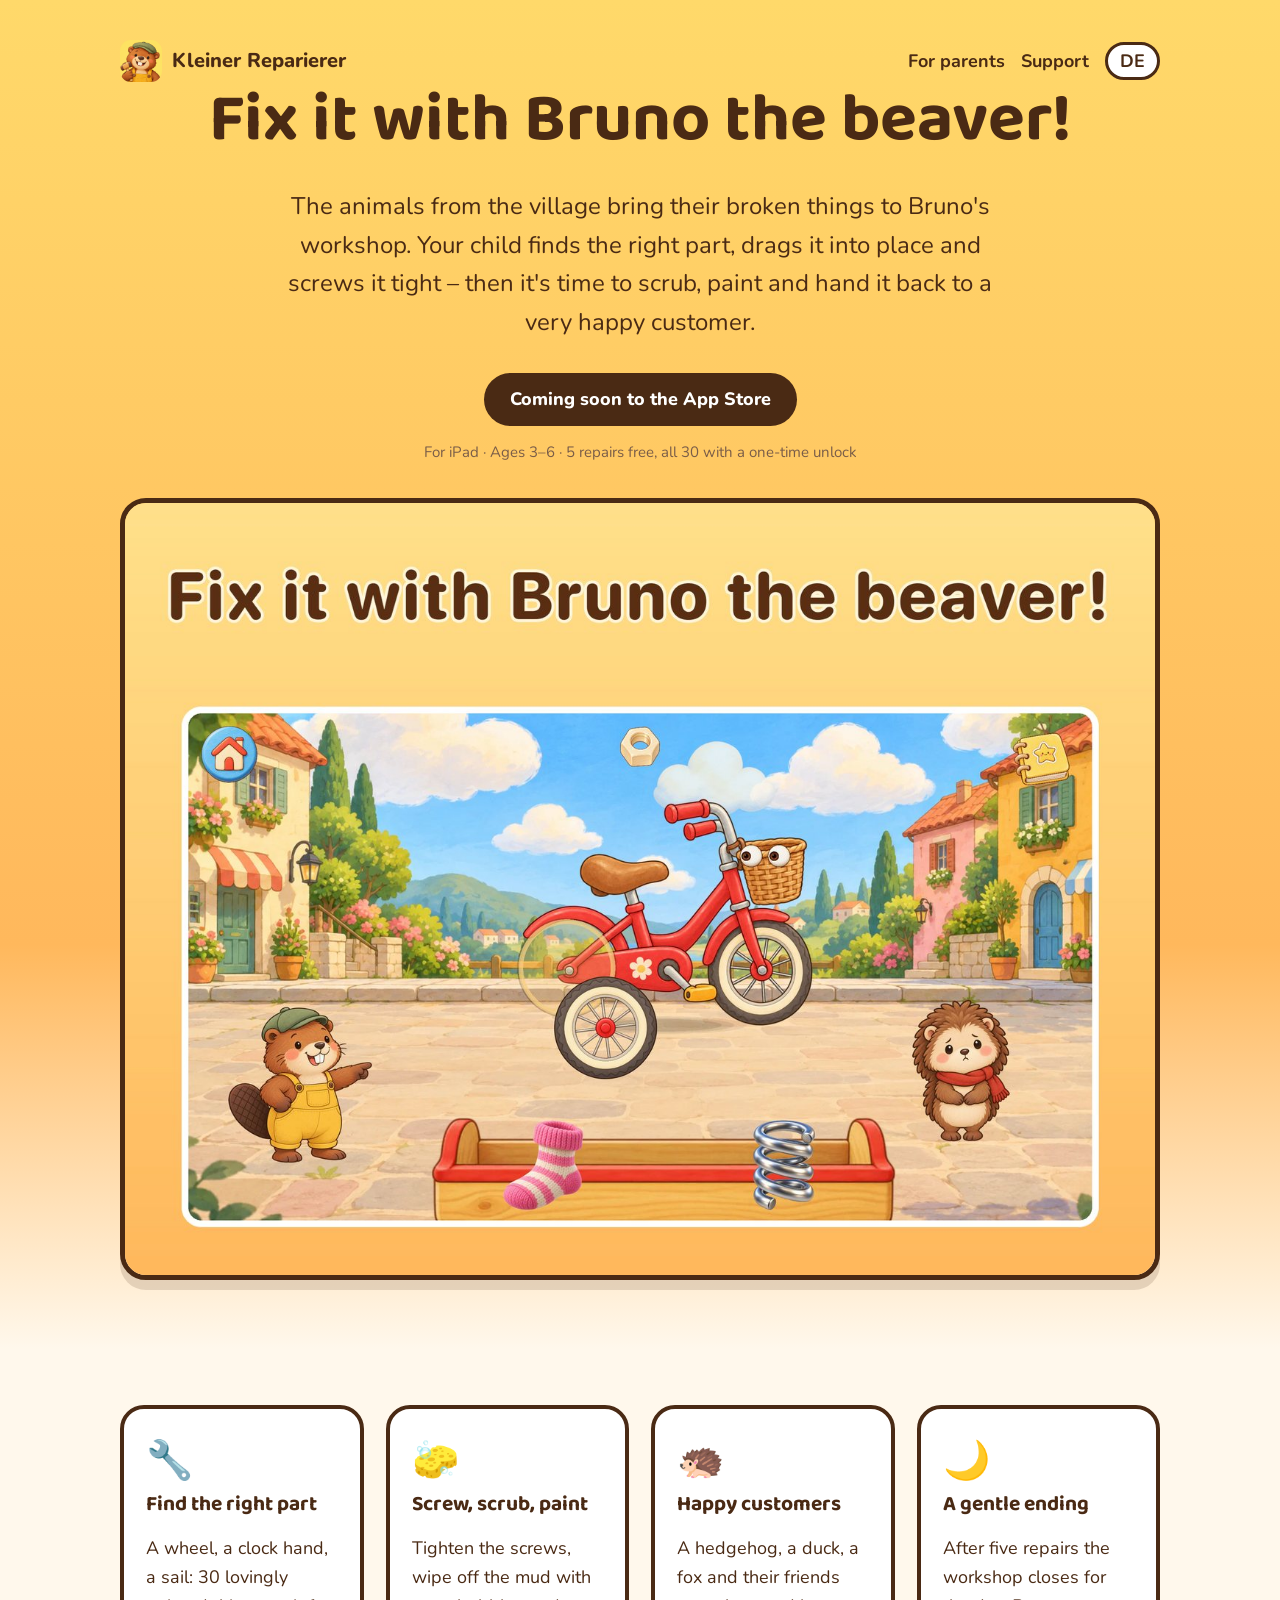
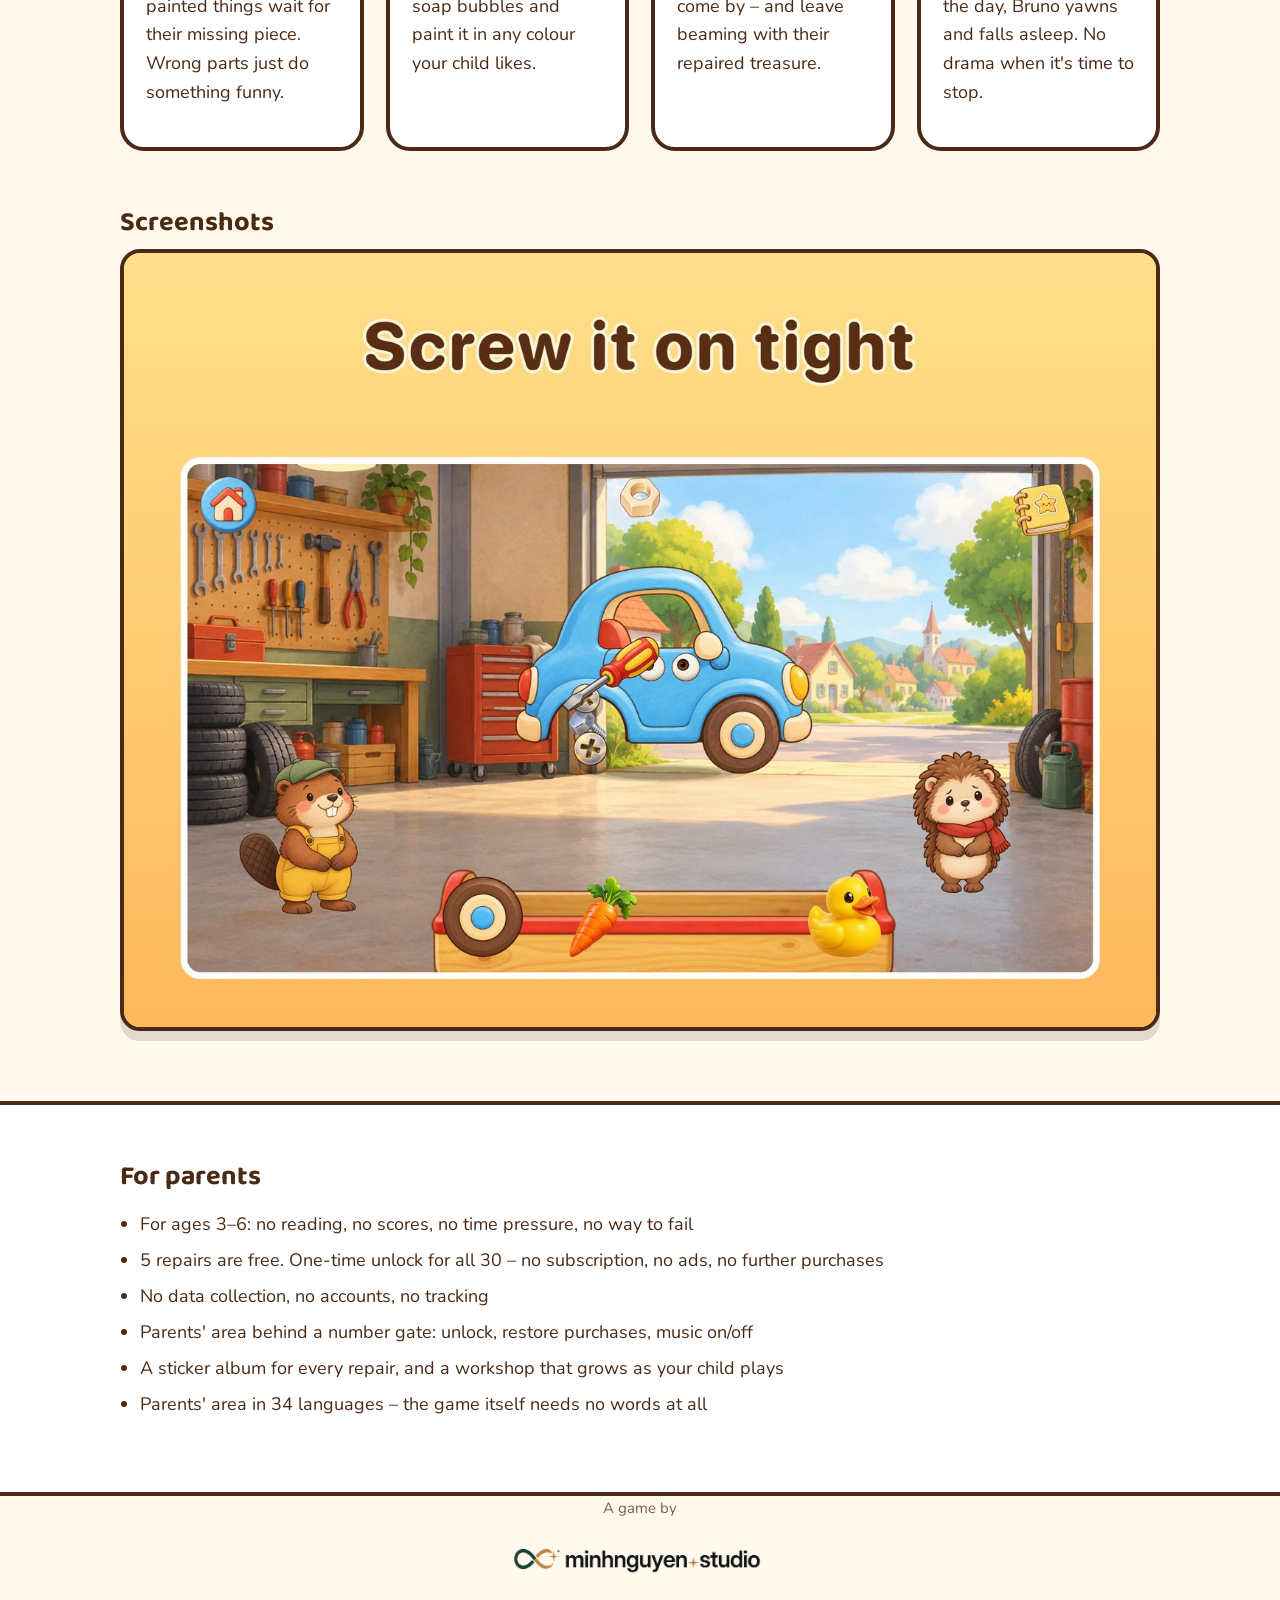
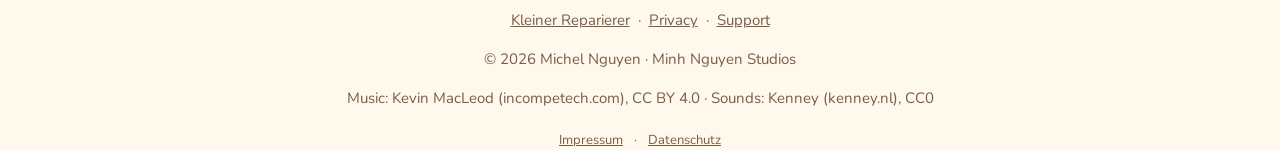
==== index.html @ 11de2ac4 "Website: Kleiner Reparierer (English/German), privacy, support, screenshots" ====
<!doctype html>
<html lang="en">
<head>
<meta charset="utf-8"><meta name="viewport" content="width=device-width,initial-scale=1">
<link rel="icon" href="favicon.png"><link rel="apple-touch-icon" href="img/icon.png">
<link rel="preconnect" href="https://fonts.googleapis.com"><link rel="stylesheet" href="https://fonts.googleapis.com/css2?family=Baloo+2:wght@700;800&family=Nunito:wght@400;700;800&display=swap">
<link rel="stylesheet" href="style.css?v=1"><script src="lang.js"></script>

<title>Little Fixer – Kleiner Reparierer · Fix it with Bruno the beaver</title>
<meta name="description" content="A gentle repair workshop for children aged 3–6: fix 30 things with Bruno the beaver, screw, scrub and paint them, and make animal customers happy. No ads, no text, no failing.">
<meta property="og:title" content="Kleiner Reparierer – Fix it with Bruno the beaver">
<meta property="og:description" content="A gentle repair workshop for children aged 3–6. No ads, no text, no failing.">
<meta property="og:image" content="https://minh.systems/KleinerReparierer/img/og.jpg">
</head>
<body>
<header class="hero">
<nav class="wrap">
  <a class="brand" href="./"><img src="img/icon.png" alt="">Kleiner Reparierer</a>
  <div class="links">
    <a href="./#parents"><span data-l="en">For parents</span><span data-l="de">Für Eltern</span></a>
    <a href="support.html">Support</a>
    <button class="lang" onclick="toggleLang()"><span data-l="en">DE</span><span data-l="de">EN</span></button>
  </div>
</nav>

  <div class="wrap">
    <h1><span data-l="en">Fix it with Bruno the beaver!</span><span data-l="de">Reparier mit Biber Bruno!</span></h1>
    <p class="lead">
      <span data-l="en">The animals from the village bring their broken things to Bruno's workshop. Your child finds the right part, drags it into place and screws it tight – then it's time to scrub, paint and hand it back to a very happy customer.</span>
      <span data-l="de">Die Tiere aus dem Dorf bringen ihre kaputten Sachen in Brunos Werkstatt. Dein Kind findet das passende Teil, zieht es an die richtige Stelle und schraubt es fest – danach wird geputzt, angemalt und alles einem überglücklichen Kunden zurückgegeben.</span>
    </p>
    <a class="btn" href="https://apps.apple.com/app/id6825505410"><span data-l="en">Coming soon to the App Store</span><span data-l="de">Bald im App Store</span></a>
    <span class="soon"><span data-l="en">For iPad · Ages 3–6 · 5 repairs free, all 30 with a one-time unlock</span><span data-l="de">Für iPad · 3–6 Jahre · 5 Reparaturen gratis, alle 30 mit einmaliger Freischaltung</span></span>
    <!--HERO--><img class="shot" src="img/shots/en_01.jpg" alt="" width="1400" height="1050" data-l="en"><img class="shot" src="img/shots/de_01.jpg" alt="" width="1400" height="1050" data-l="de"><!--/HERO-->
  </div>
</header>

<section>
  <div class="wrap grid">
    <div class="card"><div class="e">🔧</div><h3><span data-l="en">Find the right part</span><span data-l="de">Das passende Teil finden</span></h3>
      <p data-l="en">A wheel, a clock hand, a sail: 30 lovingly painted things wait for their missing piece. Wrong parts just do something funny.</p>
      <p data-l="de">Ein Rad, ein Uhrzeiger, ein Segel: 30 liebevoll gemalte Dinge warten auf ihr fehlendes Teil. Falsche Teile machen einfach etwas Lustiges.</p></div>
    <div class="card"><div class="e">🧽</div><h3><span data-l="en">Screw, scrub, paint</span><span data-l="de">Schrauben, putzen, anmalen</span></h3>
      <p data-l="en">Tighten the screws, wipe off the mud with soap bubbles and paint it in any colour your child likes.</p>
      <p data-l="de">Schrauben festdrehen, den Matsch mit Seifenblasen wegwischen und in der Lieblingsfarbe anmalen.</p></div>
    <div class="card"><div class="e">🦔</div><h3><span data-l="en">Happy customers</span><span data-l="de">Glückliche Kunden</span></h3>
      <p data-l="en">A hedgehog, a duck, a fox and their friends come by – and leave beaming with their repaired treasure.</p>
      <p data-l="de">Igel, Ente, Fuchs und ihre Freunde kommen vorbei – und gehen strahlend mit ihrem reparierten Schatz nach Hause.</p></div>
    <div class="card"><div class="e">🌙</div><h3><span data-l="en">A gentle ending</span><span data-l="de">Sanfter Feierabend</span></h3>
      <p data-l="en">After five repairs the workshop closes for the day, Bruno yawns and falls asleep. No drama when it's time to stop.</p>
      <p data-l="de">Nach fünf Reparaturen ist Feierabend, Bruno gähnt und schläft ein. Kein Drama beim Aufhören.</p></div>
  </div>
</section>

<section style="padding-top:0">
  <div class="wrap">
    <h2><span data-l="en">Screenshots</span><span data-l="de">So sieht es aus</span></h2>
    <div class="gallery">
      <img data-l="en" class="shot" src="img/shots/en_02.jpg" alt="" loading="lazy" width="1400" height="1050"><img data-l="de" class="shot" src="img/shots/de_02.jpg" alt="" loading="lazy" width="1400" height="1050">
      <img data-l="en" class="shot" src="img/shots/en_03.jpg" alt="" loading="lazy" width="1400" height="1050"><img data-l="de" class="shot" src="img/shots/de_03.jpg" alt="" loading="lazy" width="1400" height="1050">
      <img data-l="en" class="shot" src="img/shots/en_04.jpg" alt="" loading="lazy" width="1400" height="1050"><img data-l="de" class="shot" src="img/shots/de_04.jpg" alt="" loading="lazy" width="1400" height="1050">
      <img data-l="en" class="shot" src="img/shots/en_05.jpg" alt="" loading="lazy" width="1400" height="1050"><img data-l="de" class="shot" src="img/shots/de_05.jpg" alt="" loading="lazy" width="1400" height="1050">
      <img data-l="en" class="shot" src="img/shots/en_06.jpg" alt="" loading="lazy" width="1400" height="1050"><img data-l="de" class="shot" src="img/shots/de_06.jpg" alt="" loading="lazy" width="1400" height="1050">
      <img data-l="en" class="shot" src="img/shots/en_07.jpg" alt="" loading="lazy" width="1400" height="1050"><img data-l="de" class="shot" src="img/shots/de_07.jpg" alt="" loading="lazy" width="1400" height="1050">
    </div>
  </div>
</section>

<section class="parents" id="parents">
  <div class="wrap">
    <h2><span data-l="en">For parents</span><span data-l="de">Für Eltern</span></h2>
    <ul data-l="en">
      <li>For ages 3–6: no reading, no scores, no time pressure, no way to fail</li>
      <li>5 repairs are free. One-time unlock for all 30 – no subscription, no ads, no further purchases</li>
      <li>No data collection, no accounts, no tracking</li>
      <li>Parents' area behind a number gate: unlock, restore purchases, music on/off</li>
      <li>A sticker album for every repair, and a workshop that grows as your child plays</li>
      <li>Parents' area in 34 languages – the game itself needs no words at all</li>
    </ul>
    <ul data-l="de">
      <li>Für 3–6 Jahre: ohne Lesen, ohne Punkte, ohne Zeitdruck, ohne Scheitern</li>
      <li>5 Reparaturen gratis. Einmalige Freischaltung für alle 30 – kein Abo, keine Werbung, keine weiteren Käufe</li>
      <li>Keine Datenerhebung, keine Konten, kein Tracking</li>
      <li>Elternbereich hinter einer Zahlen-Sperre: Freischalten, Käufe wiederherstellen, Musik an/aus</li>
      <li>Ein Sticker-Album für jede Reparatur und eine Werkstatt, die beim Spielen wächst</li>
      <li>Elternbereich in 34 Sprachen – das Spiel selbst kommt ganz ohne Worte aus</li>
    </ul>
  </div>
</section>
<!--FOOTER-->
<footer class="wrap">
  <a class="studio" href="https://minh.systems/" aria-label="Minh Nguyen Studios"><span data-l="en">A game by</span><span data-l="de">Ein Spiel von</span><img src="img/studio.png" alt="Minh Nguyen Studios" width="260" height="61"></a>
  <a href="./">Kleiner Reparierer</a>·<a href="privacy.html"><span data-l="en">Privacy</span><span data-l="de">Datenschutz</span></a>·<a href="support.html">Support</a>
  <p>© 2026 Michel Nguyen · Minh Nguyen Studios</p>
  <p data-l="en">Music: Kevin MacLeod (incompetech.com), CC BY 4.0 · Sounds: Kenney (kenney.nl), CC0</p>
  <p data-l="de">Musik: Kevin MacLeod (incompetech.com), CC BY 4.0 · Klänge: Kenney (kenney.nl), CC0</p>
<div class="minh-studio" style="clear:both;margin:20px auto 0;text-align:center;font-size:13px;line-height:1.6">
<a href="https://minh.systems/impressum/" style="color:inherit">Impressum</a> · <a href="https://minh.systems/datenschutz/" style="color:inherit">Datenschutz</a>
</div>
</footer>
<!--/FOOTER-->
</body>
</html>
---- style.css ----
:root{--sun:#ffd96a;--orange:#ffb85c;--cream:#fff8ec;--ink:#4a2a14;--wood:#c98b4f;--red:#e8524a;--green:#62c25a;--muted:#7a5d48}
*{box-sizing:border-box}
html{scroll-behavior:smooth}
body{margin:0;background:var(--cream);color:var(--ink);font:18px/1.6 "Nunito",system-ui,sans-serif}
h1,h2,h3{font-family:"Baloo 2","Nunito",sans-serif;line-height:1.15;margin:0 0 .4em}
a{color:var(--red)}
.wrap{max-width:1080px;margin:0 auto;padding:0 20px}
nav{display:flex;align-items:center;justify-content:space-between;padding:14px 0;gap:12px;flex-wrap:wrap}
nav .brand{display:flex;align-items:center;gap:10px;font-weight:800;text-decoration:none;color:var(--ink);font-size:20px}
nav .brand img{width:42px;height:42px;border-radius:11px}
nav .links{display:flex;gap:16px;align-items:center;font-weight:700}
nav .links a{color:var(--ink);text-decoration:none}
.lang{border:3px solid var(--ink);border-radius:999px;background:#fff;padding:2px 12px;font-weight:800;cursor:pointer;font:inherit;color:var(--ink)}
.hero{background:linear-gradient(var(--sun),var(--orange) 70%,var(--cream));padding:40px 0 60px;text-align:center}
.hero h1{font-size:clamp(36px,7vw,68px)}
.hero p.lead{font-size:clamp(18px,2.6vw,24px);max-width:740px;margin:0 auto 26px}
.hero .shot{margin-top:34px}
.shot{width:100%;border:5px solid var(--ink);border-radius:26px;box-shadow:0 10px 0 rgba(74,42,20,.15);display:block;height:auto}
.btn{display:inline-block;background:var(--ink);color:#fff;padding:12px 26px;border-radius:999px;font-weight:800;text-decoration:none;margin:6px}
.btn.alt{background:#fff;color:var(--ink);border:3px solid var(--ink)}
.soon{display:block;margin-top:8px;font-size:15px;color:var(--muted)}
section{padding:56px 0}
.grid{display:grid;grid-template-columns:repeat(auto-fit,minmax(240px,1fr));gap:22px}
.card{background:#fff;border:4px solid var(--ink);border-radius:24px;padding:22px}
.card .e{font-size:38px}
.feature{display:grid;grid-template-columns:1fr 1fr;gap:34px;align-items:center;margin-bottom:48px}
.feature:nth-child(even) .txt{order:-1}
@media(max-width:760px){.feature{grid-template-columns:1fr}.feature:nth-child(even) .txt{order:0}}
.parents{background:#fff;border-top:4px solid var(--ink);border-bottom:4px solid var(--ink)}
.parents ul{padding-left:1.1em}
.parents li{margin:.4em 0}
footer{padding:30px 0 50px;color:var(--muted);font-size:15px;text-align:center}
footer a{color:var(--muted);margin:0 8px}
.doc{max-width:760px;padding-top:20px;padding-bottom:60px}
.doc h1{font-size:40px}
.doc h2{margin-top:1.4em;font-size:26px}
[data-l]{display:none}
html[lang=de] [data-l=de],html[lang=en] [data-l=en]{display:revert}
.studio{display:flex;width:max-content;margin:0 auto 18px !important;flex-direction:column;align-items:center;gap:8px;text-decoration:none;color:var(--muted)}
.studio img{width:260px;max-width:80vw;height:auto;display:block}
.gallery{display:flex;gap:18px;overflow-x:auto;scroll-snap-type:x mandatory;padding-bottom:14px}
.gallery .shot{flex:0 0 min(86%,640px);scroll-snap-align:center;border-width:4px;border-radius:20px}
video.shot{background:#000}
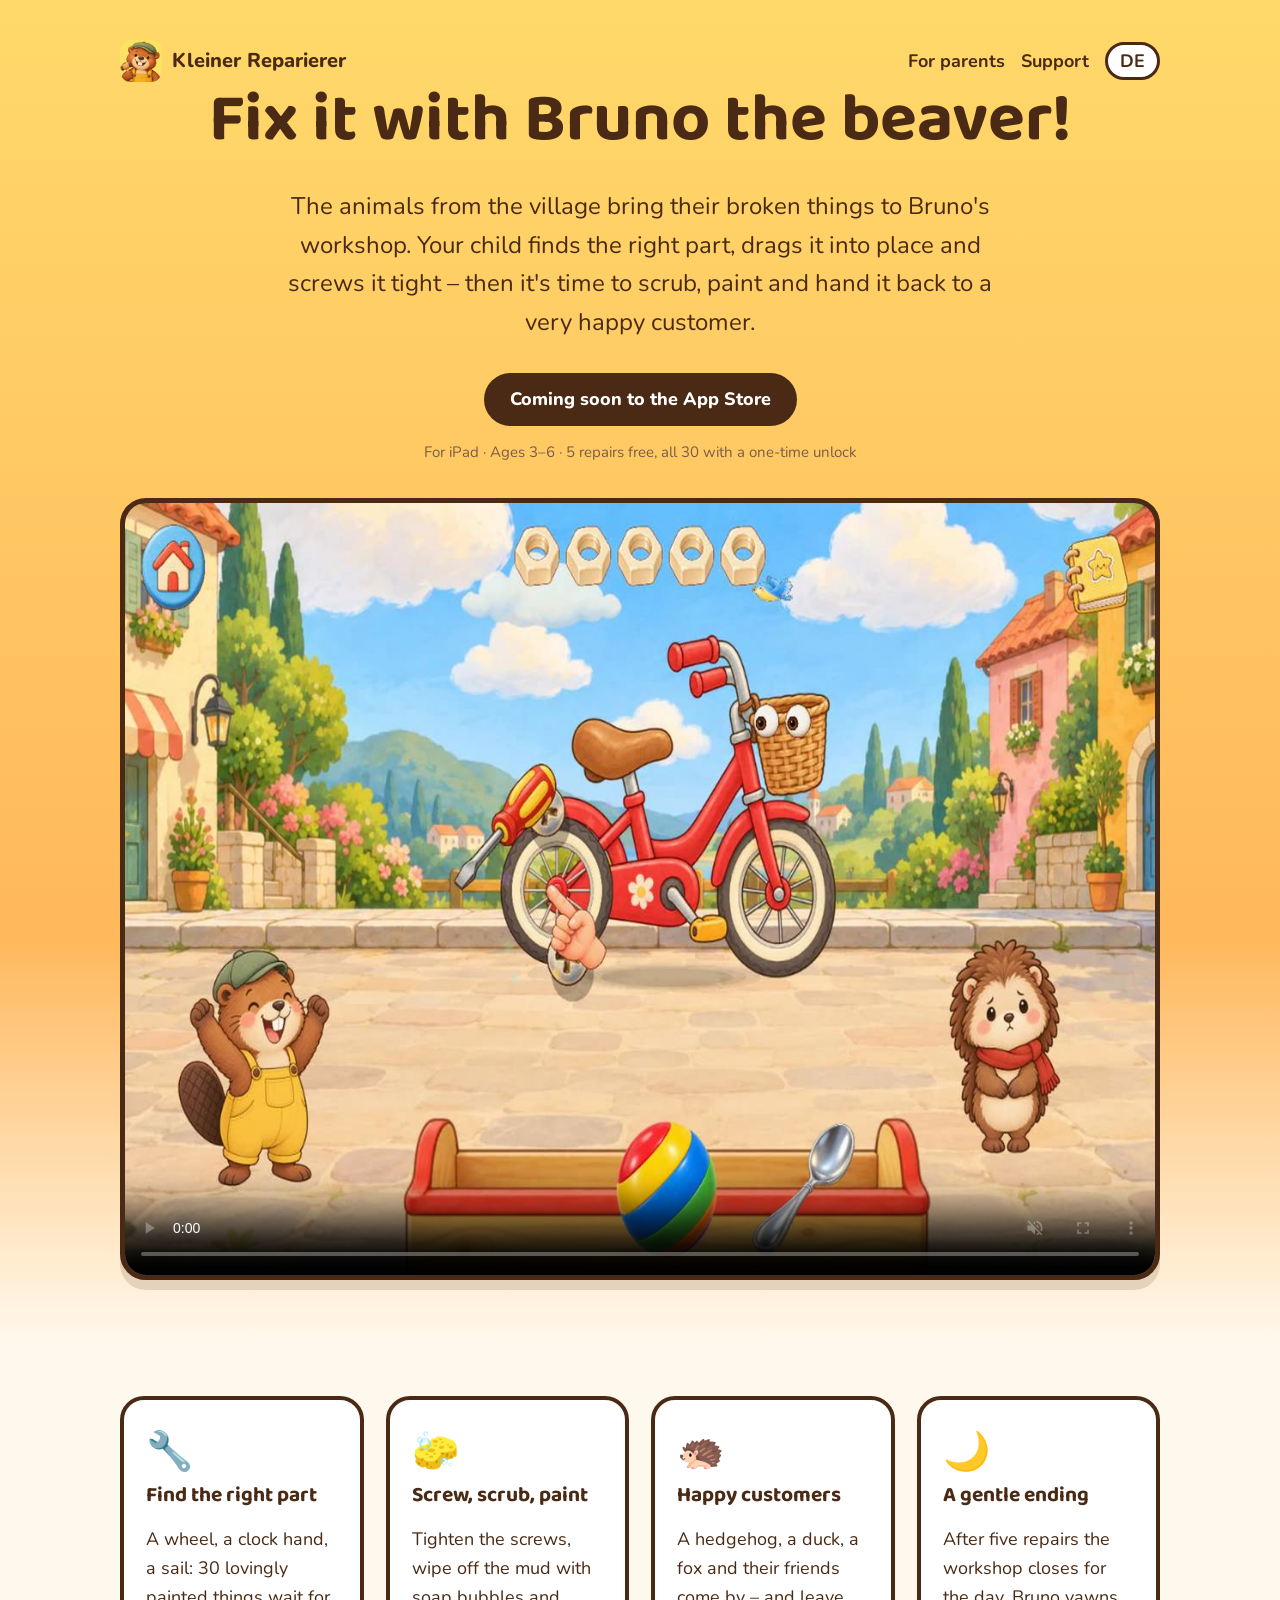
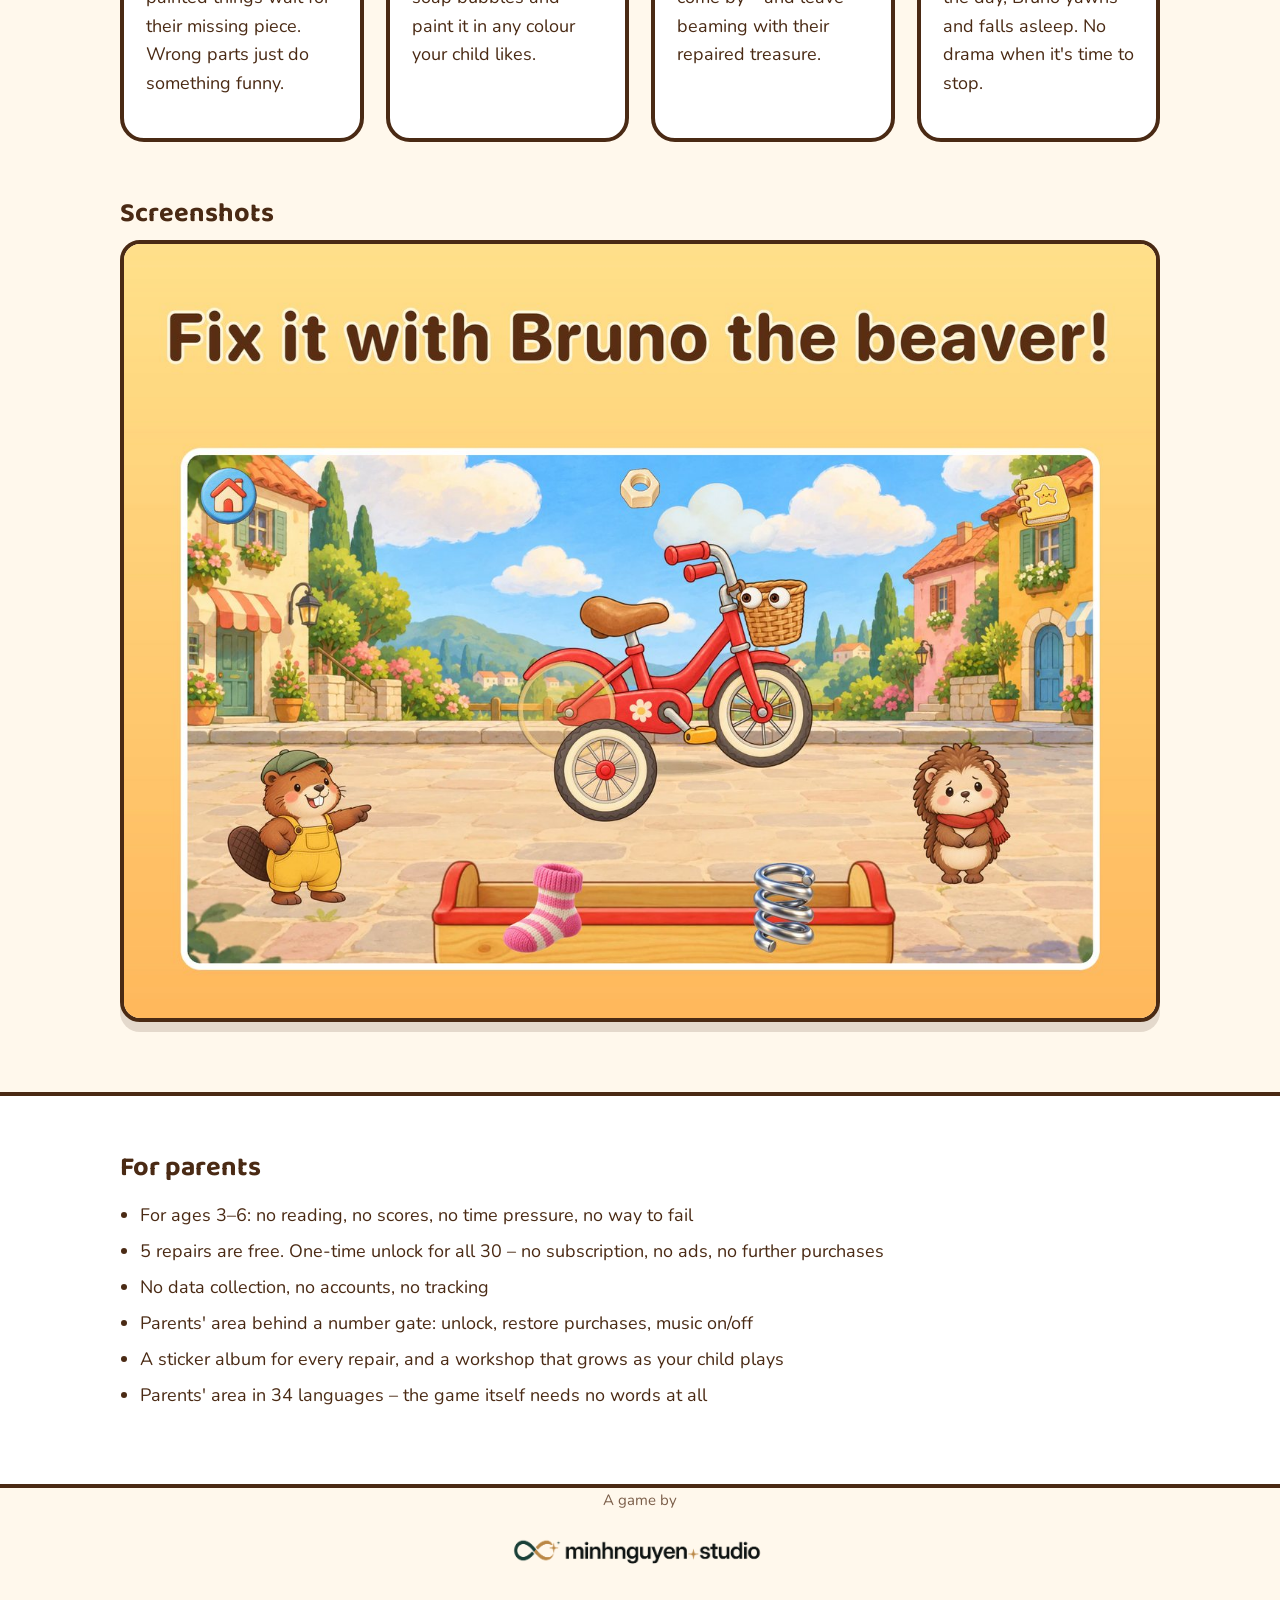
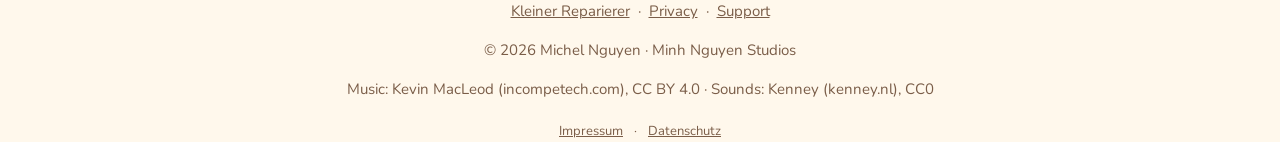
==== commit b31d1baf: "Preview video in hero" ====
--- a/index.html
+++ b/index.html
@@ -31,7 +31,7 @@
     </p>
     <a class="btn" href="https://apps.apple.com/app/id6825505410"><span data-l="en">Coming soon to the App Store</span><span data-l="de">Bald im App Store</span></a>
     <span class="soon"><span data-l="en">For iPad · Ages 3–6 · 5 repairs free, all 30 with a one-time unlock</span><span data-l="de">Für iPad · 3–6 Jahre · 5 Reparaturen gratis, alle 30 mit einmaliger Freischaltung</span></span>
-    <!--HERO--><img class="shot" src="img/shots/en_01.jpg" alt="" width="1400" height="1050" data-l="en"><img class="shot" src="img/shots/de_01.jpg" alt="" width="1400" height="1050" data-l="de"><!--/HERO-->
+    <!--HERO--><video class="shot" src="img/preview.mp4" poster="img/preview.jpg" width="1600" height="1200" autoplay muted loop playsinline controls></video><!--/HERO-->
   </div>
 </header>
 
@@ -56,6 +56,7 @@
   <div class="wrap">
     <h2><span data-l="en">Screenshots</span><span data-l="de">So sieht es aus</span></h2>
     <div class="gallery">
+      <img data-l="en" class="shot" src="img/shots/en_01.jpg" alt="" loading="lazy" width="1400" height="1050"><img data-l="de" class="shot" src="img/shots/de_01.jpg" alt="" loading="lazy" width="1400" height="1050">
       <img data-l="en" class="shot" src="img/shots/en_02.jpg" alt="" loading="lazy" width="1400" height="1050"><img data-l="de" class="shot" src="img/shots/de_02.jpg" alt="" loading="lazy" width="1400" height="1050">
       <img data-l="en" class="shot" src="img/shots/en_03.jpg" alt="" loading="lazy" width="1400" height="1050"><img data-l="de" class="shot" src="img/shots/de_03.jpg" alt="" loading="lazy" width="1400" height="1050">
       <img data-l="en" class="shot" src="img/shots/en_04.jpg" alt="" loading="lazy" width="1400" height="1050"><img data-l="de" class="shot" src="img/shots/de_04.jpg" alt="" loading="lazy" width="1400" height="1050">
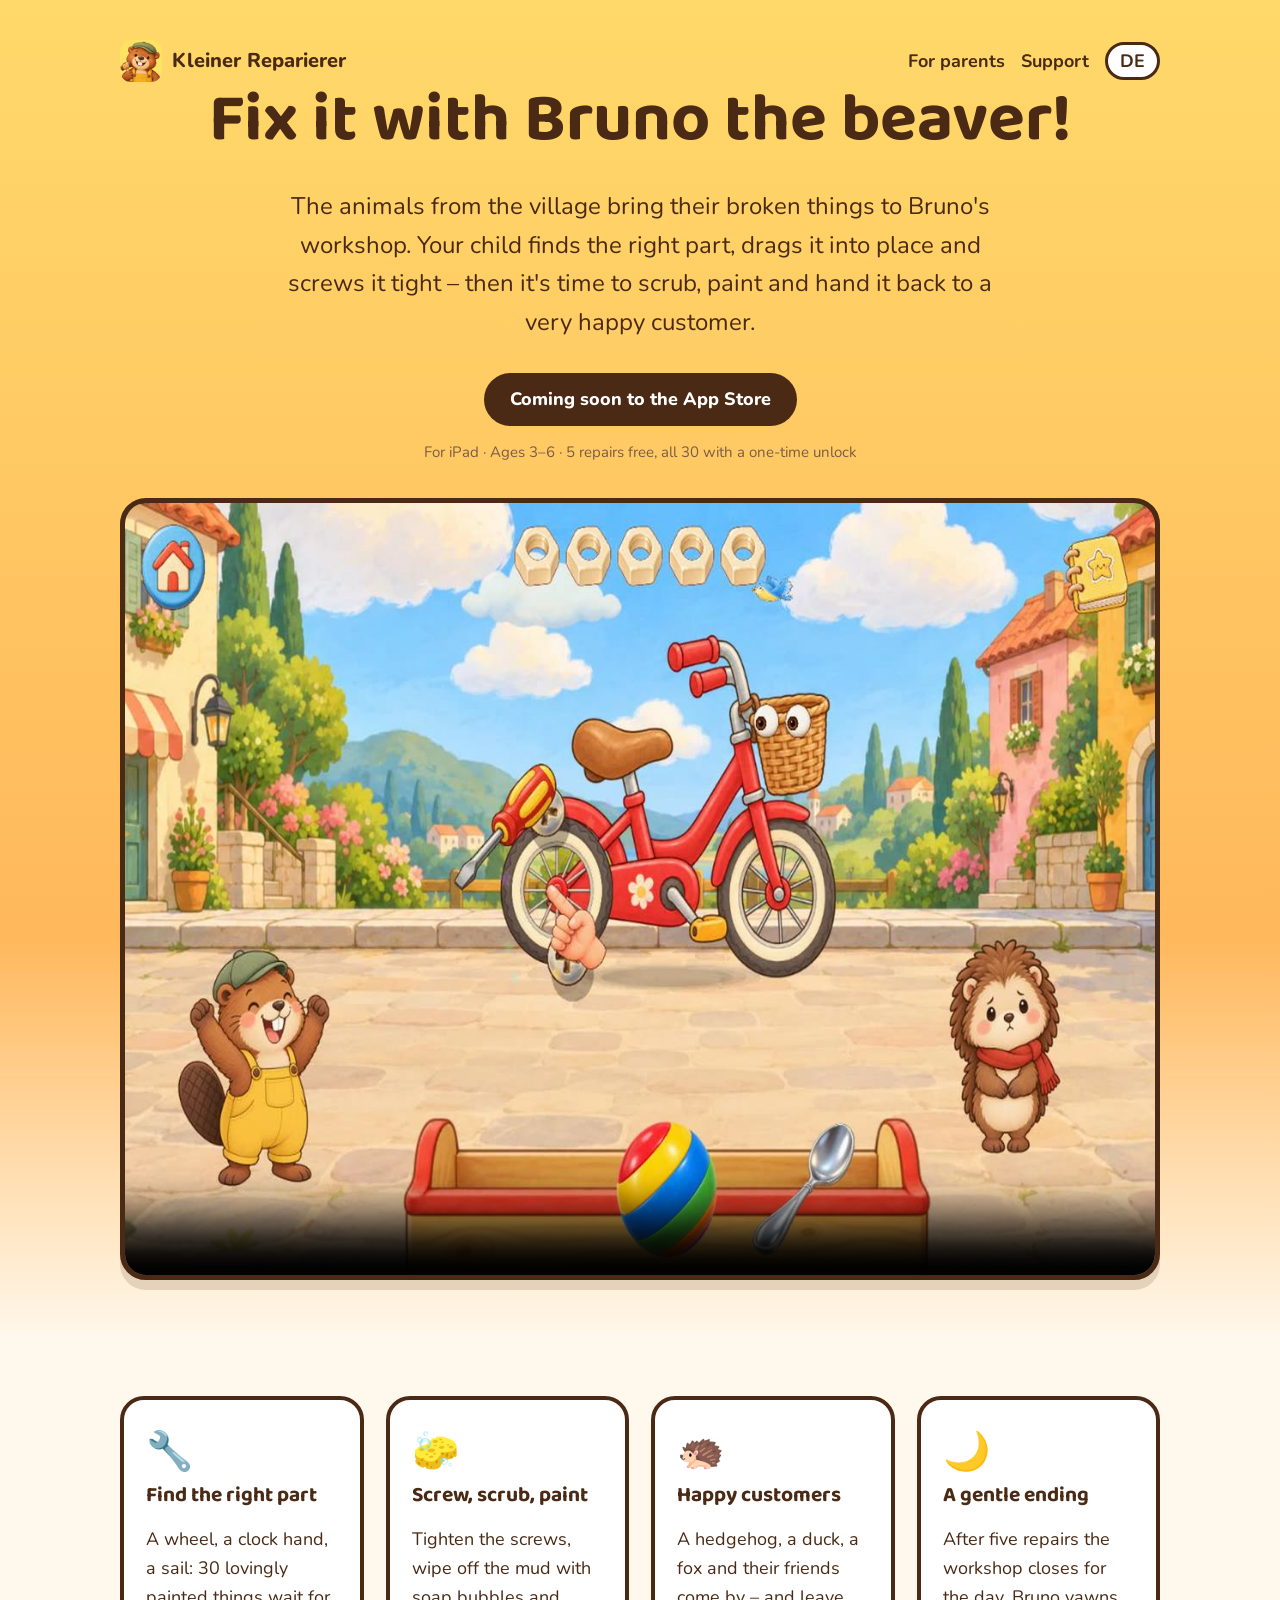
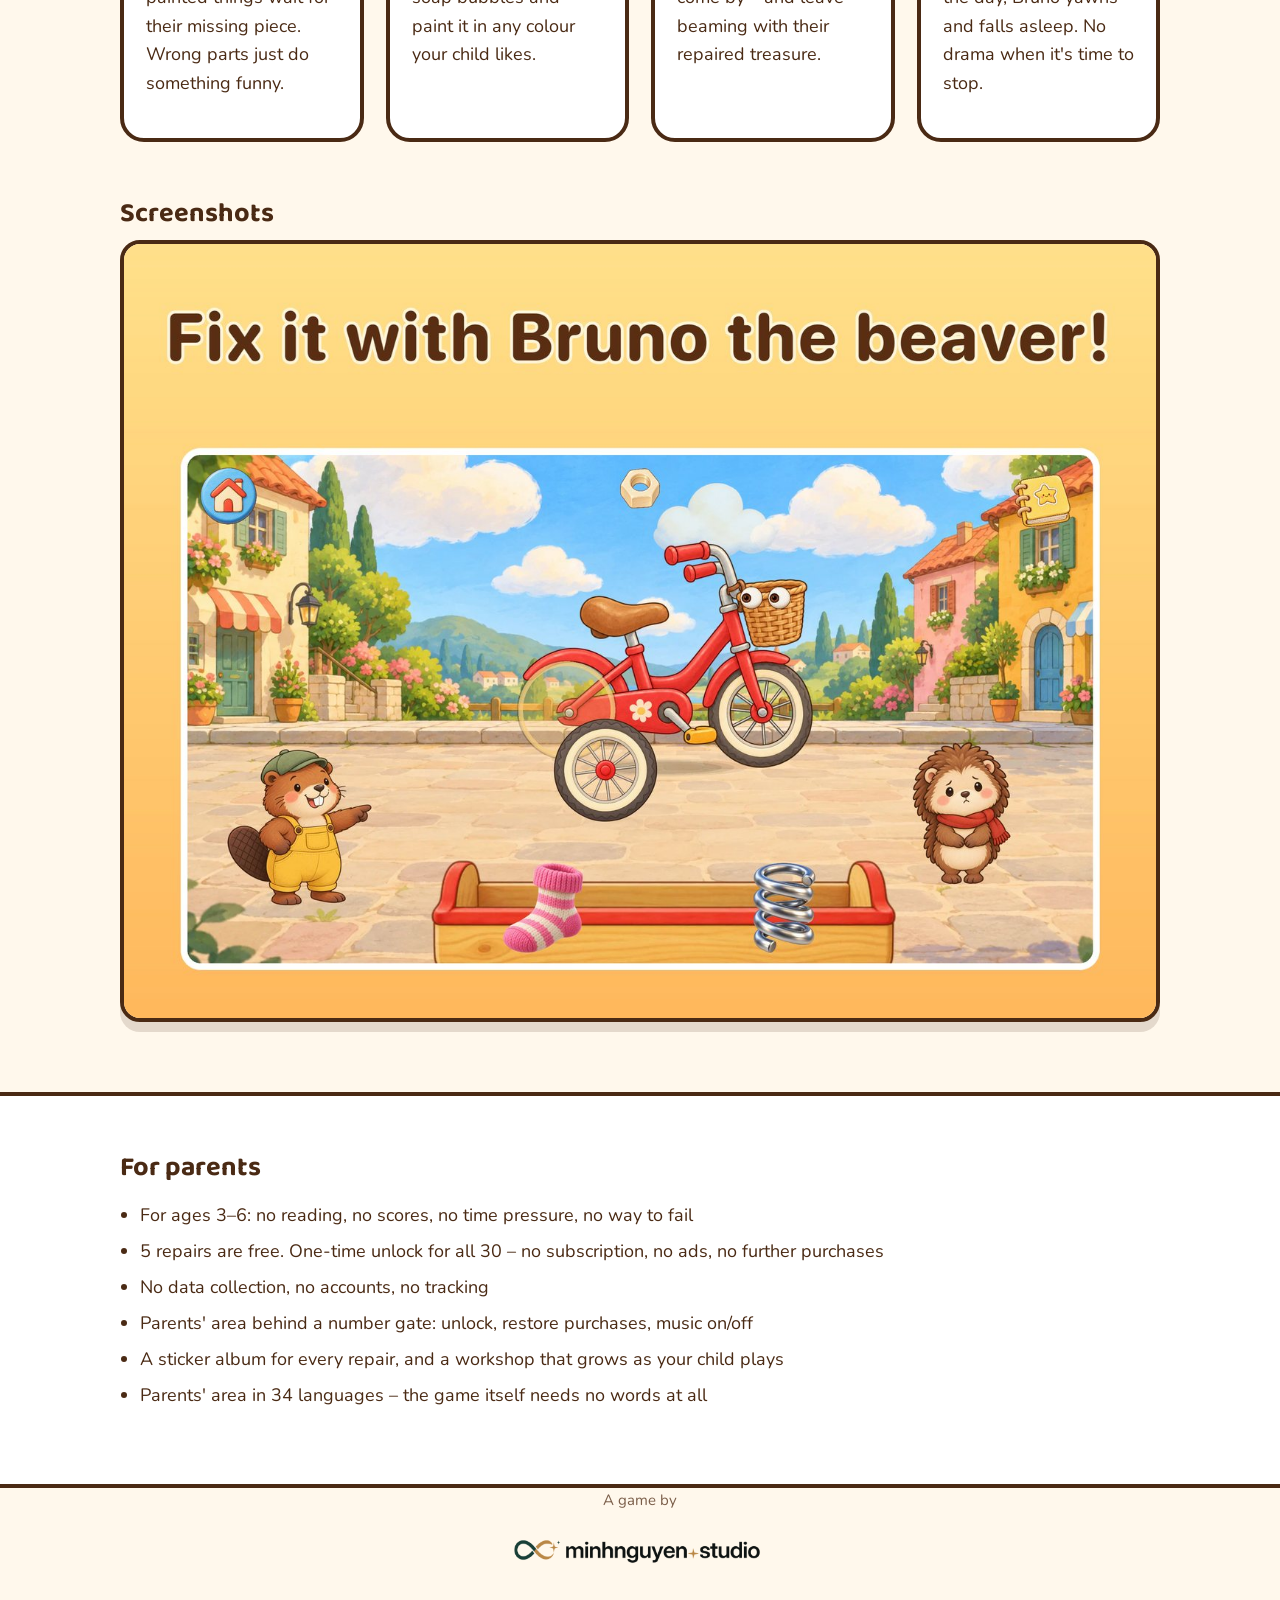
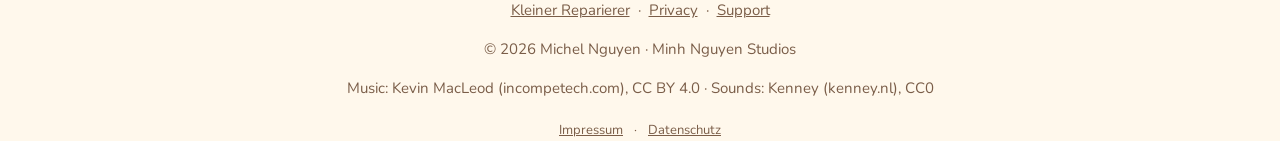
==== commit 851b00d5: "Offizielle Store-Badges, Name Minh Nguyen Studios, transparentes Logo" ====
--- a/index.html
+++ b/index.html
@@ -29,7 +29,7 @@
       <span data-l="en">The animals from the village bring their broken things to Bruno's workshop. Your child finds the right part, drags it into place and screws it tight – then it's time to scrub, paint and hand it back to a very happy customer.</span>
       <span data-l="de">Die Tiere aus dem Dorf bringen ihre kaputten Sachen in Brunos Werkstatt. Dein Kind findet das passende Teil, zieht es an die richtige Stelle und schraubt es fest – danach wird geputzt, angemalt und alles einem überglücklichen Kunden zurückgegeben.</span>
     </p>
-    <a class="btn" href="https://apps.apple.com/app/id6825505410"><span data-l="en">Coming soon to the App Store</span><span data-l="de">Bald im App Store</span></a>
+    <span class="btn"><span data-l="en">Coming soon to the App Store</span><span data-l="de">Bald im App Store</span></span>
     <span class="soon"><span data-l="en">For iPad · Ages 3–6 · 5 repairs free, all 30 with a one-time unlock</span><span data-l="de">Für iPad · 3–6 Jahre · 5 Reparaturen gratis, alle 30 mit einmaliger Freischaltung</span></span>
     <!--HERO--><video class="shot" src="img/preview.mp4" poster="img/preview.jpg" width="1600" height="1200" autoplay muted loop playsinline controls></video><!--/HERO-->
   </div>
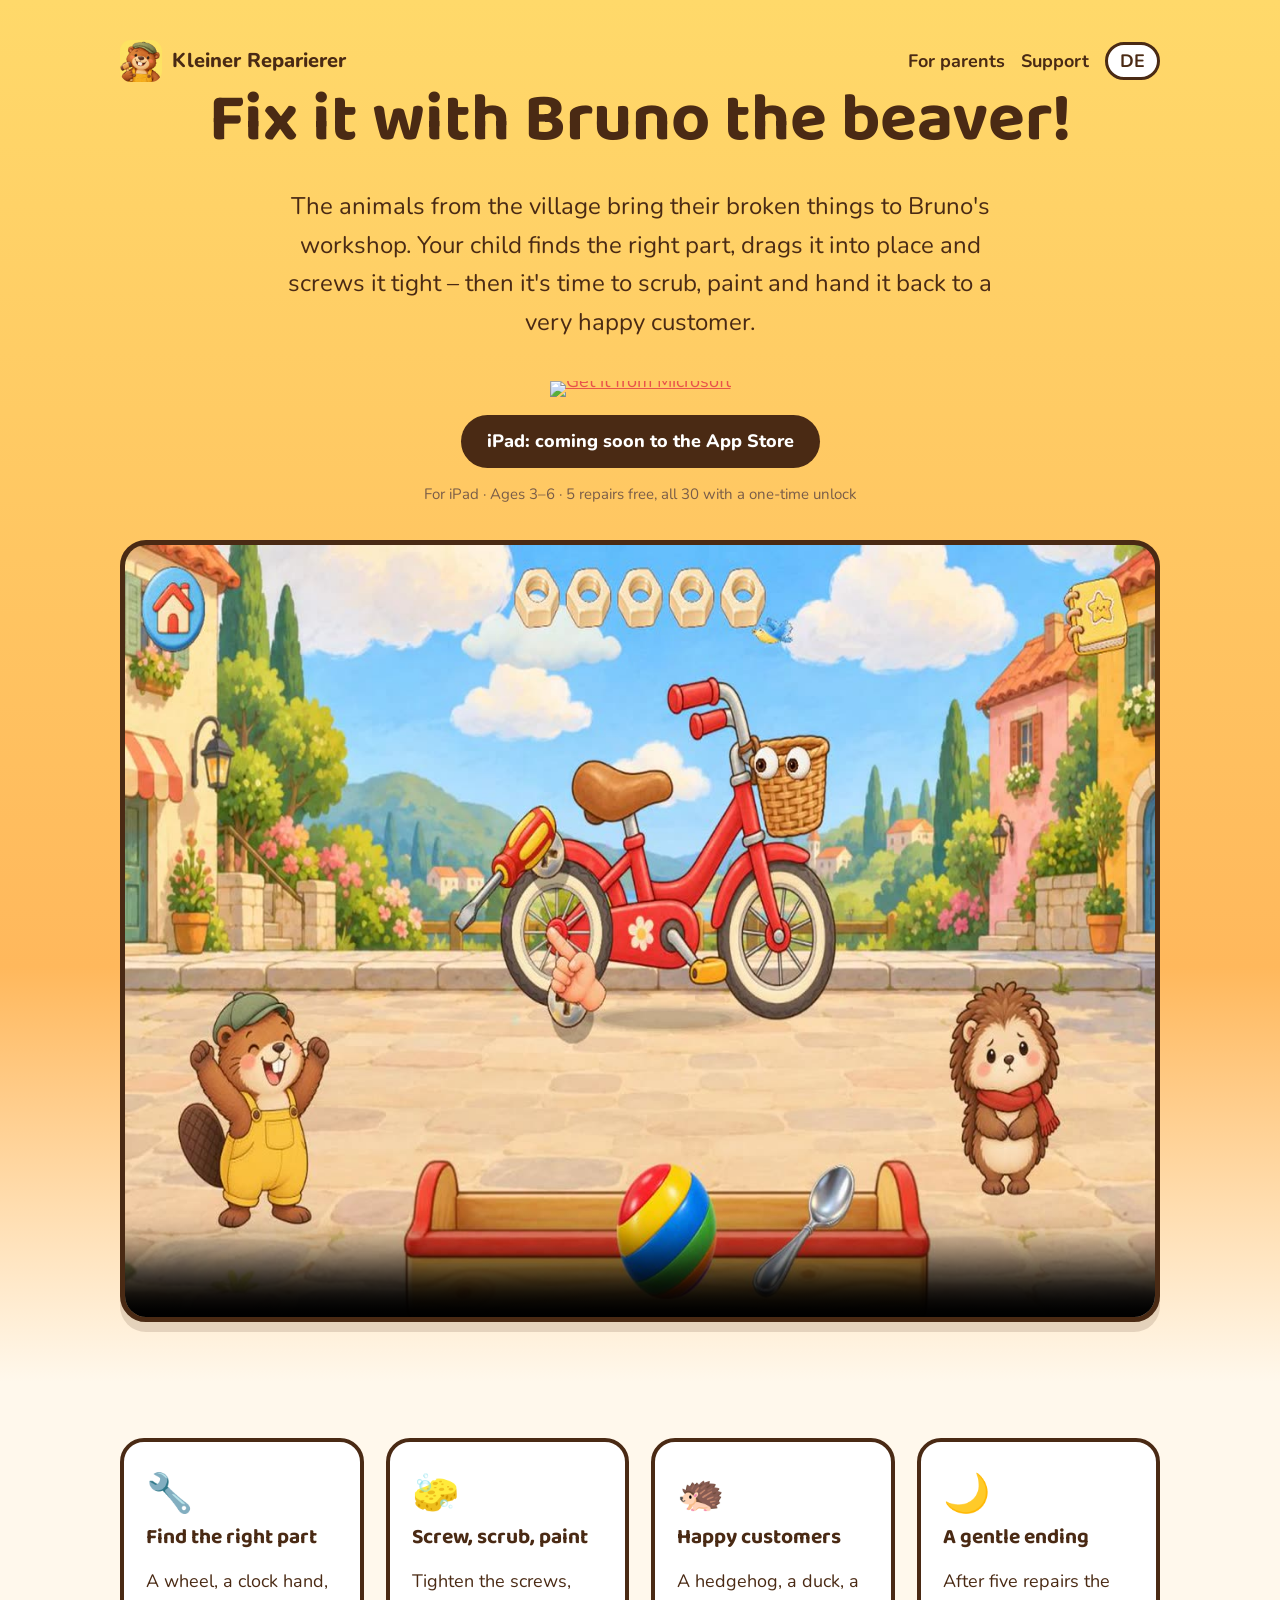
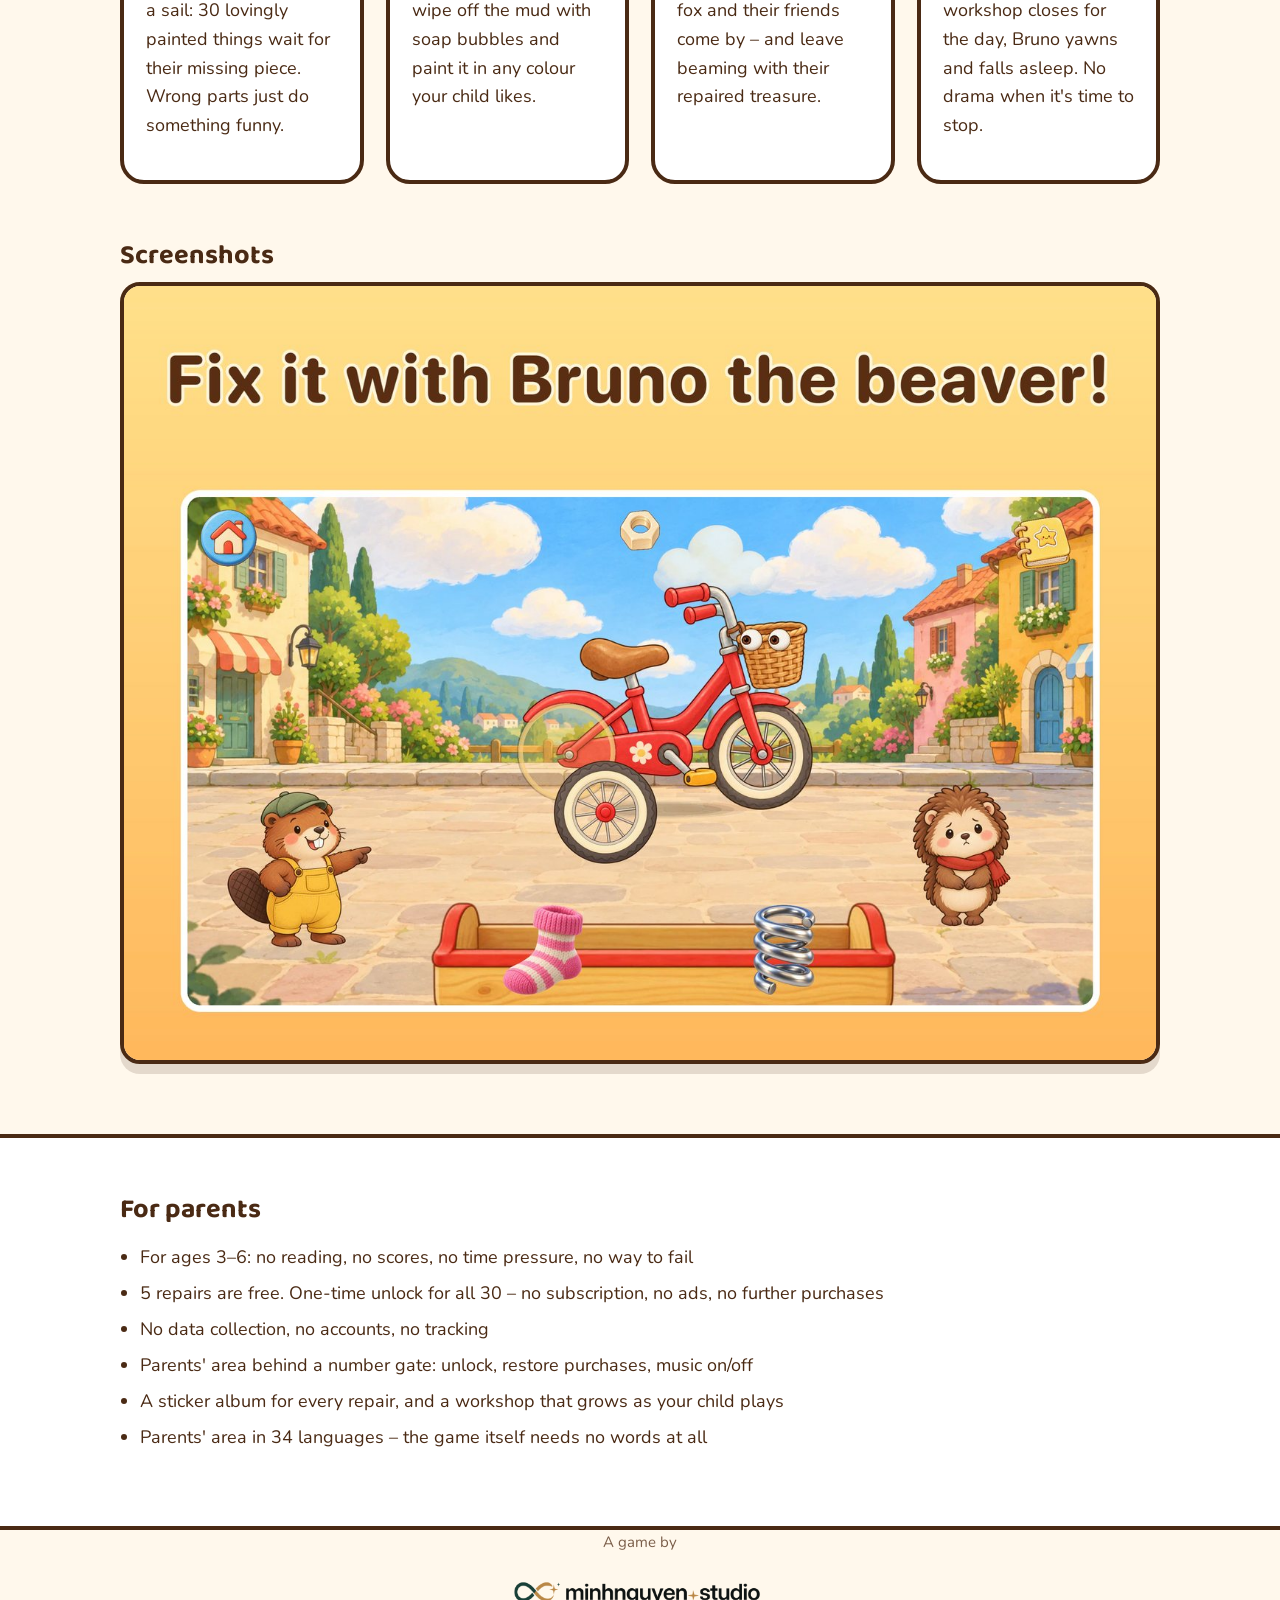
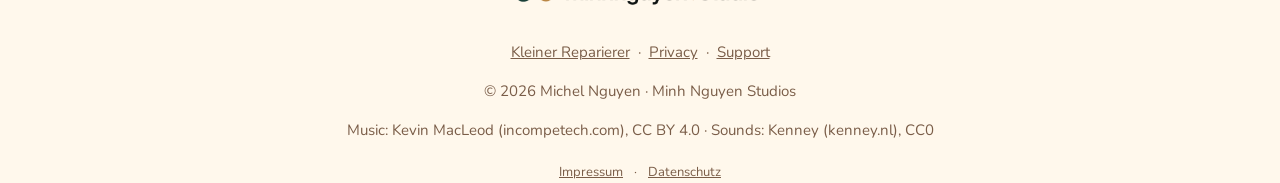
==== commit 2fc0357b: "Microsoft-Store-Badge ergänzt" ====
--- a/index.html
+++ b/index.html
@@ -29,7 +29,7 @@
       <span data-l="en">The animals from the village bring their broken things to Bruno's workshop. Your child finds the right part, drags it into place and screws it tight – then it's time to scrub, paint and hand it back to a very happy customer.</span>
       <span data-l="de">Die Tiere aus dem Dorf bringen ihre kaputten Sachen in Brunos Werkstatt. Dein Kind findet das passende Teil, zieht es an die richtige Stelle und schraubt es fest – danach wird geputzt, angemalt und alles einem überglücklichen Kunden zurückgegeben.</span>
     </p>
-    <span class="btn"><span data-l="en">Coming soon to the App Store</span><span data-l="de">Bald im App Store</span></span>
+    <a href="https://apps.microsoft.com/detail/9N71QS2JNCVW" target="_blank" rel="noopener" style="display:inline-block;line-height:0;margin:0 0 12px"><span data-l="en"><img src="https://get.microsoft.com/images/en-us%20dark.svg" alt="Get it from Microsoft" width="161" height="44"></span><span data-l="de"><img src="https://get.microsoft.com/images/de%20dark.svg" alt="Download im Microsoft Store" width="183" height="44"></span></a><br><span class="btn"><span data-l="en">iPad: coming soon to the App Store</span><span data-l="de">iPad: bald im App Store</span></span>
     <span class="soon"><span data-l="en">For iPad · Ages 3–6 · 5 repairs free, all 30 with a one-time unlock</span><span data-l="de">Für iPad · 3–6 Jahre · 5 Reparaturen gratis, alle 30 mit einmaliger Freischaltung</span></span>
     <!--HERO--><video class="shot" src="img/preview.mp4" poster="img/preview.jpg" width="1600" height="1200" autoplay muted loop playsinline controls></video><!--/HERO-->
   </div>
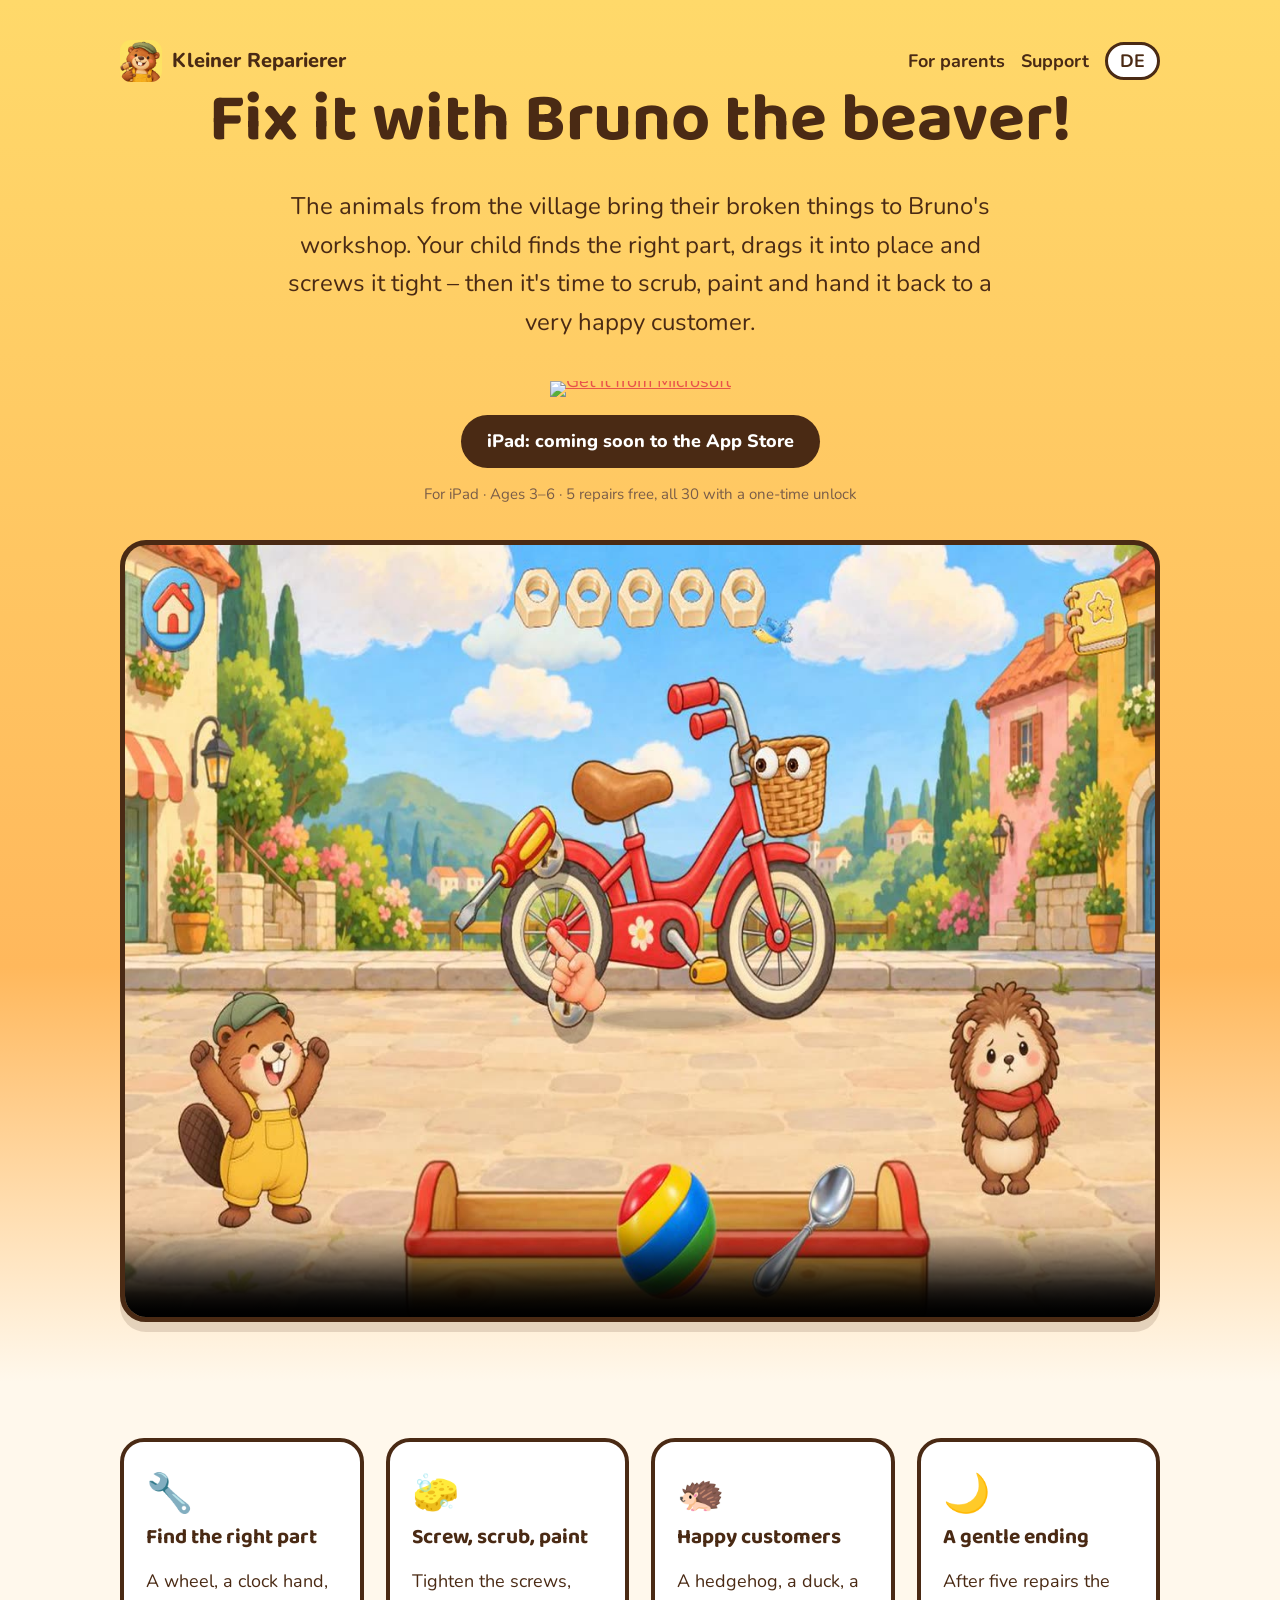
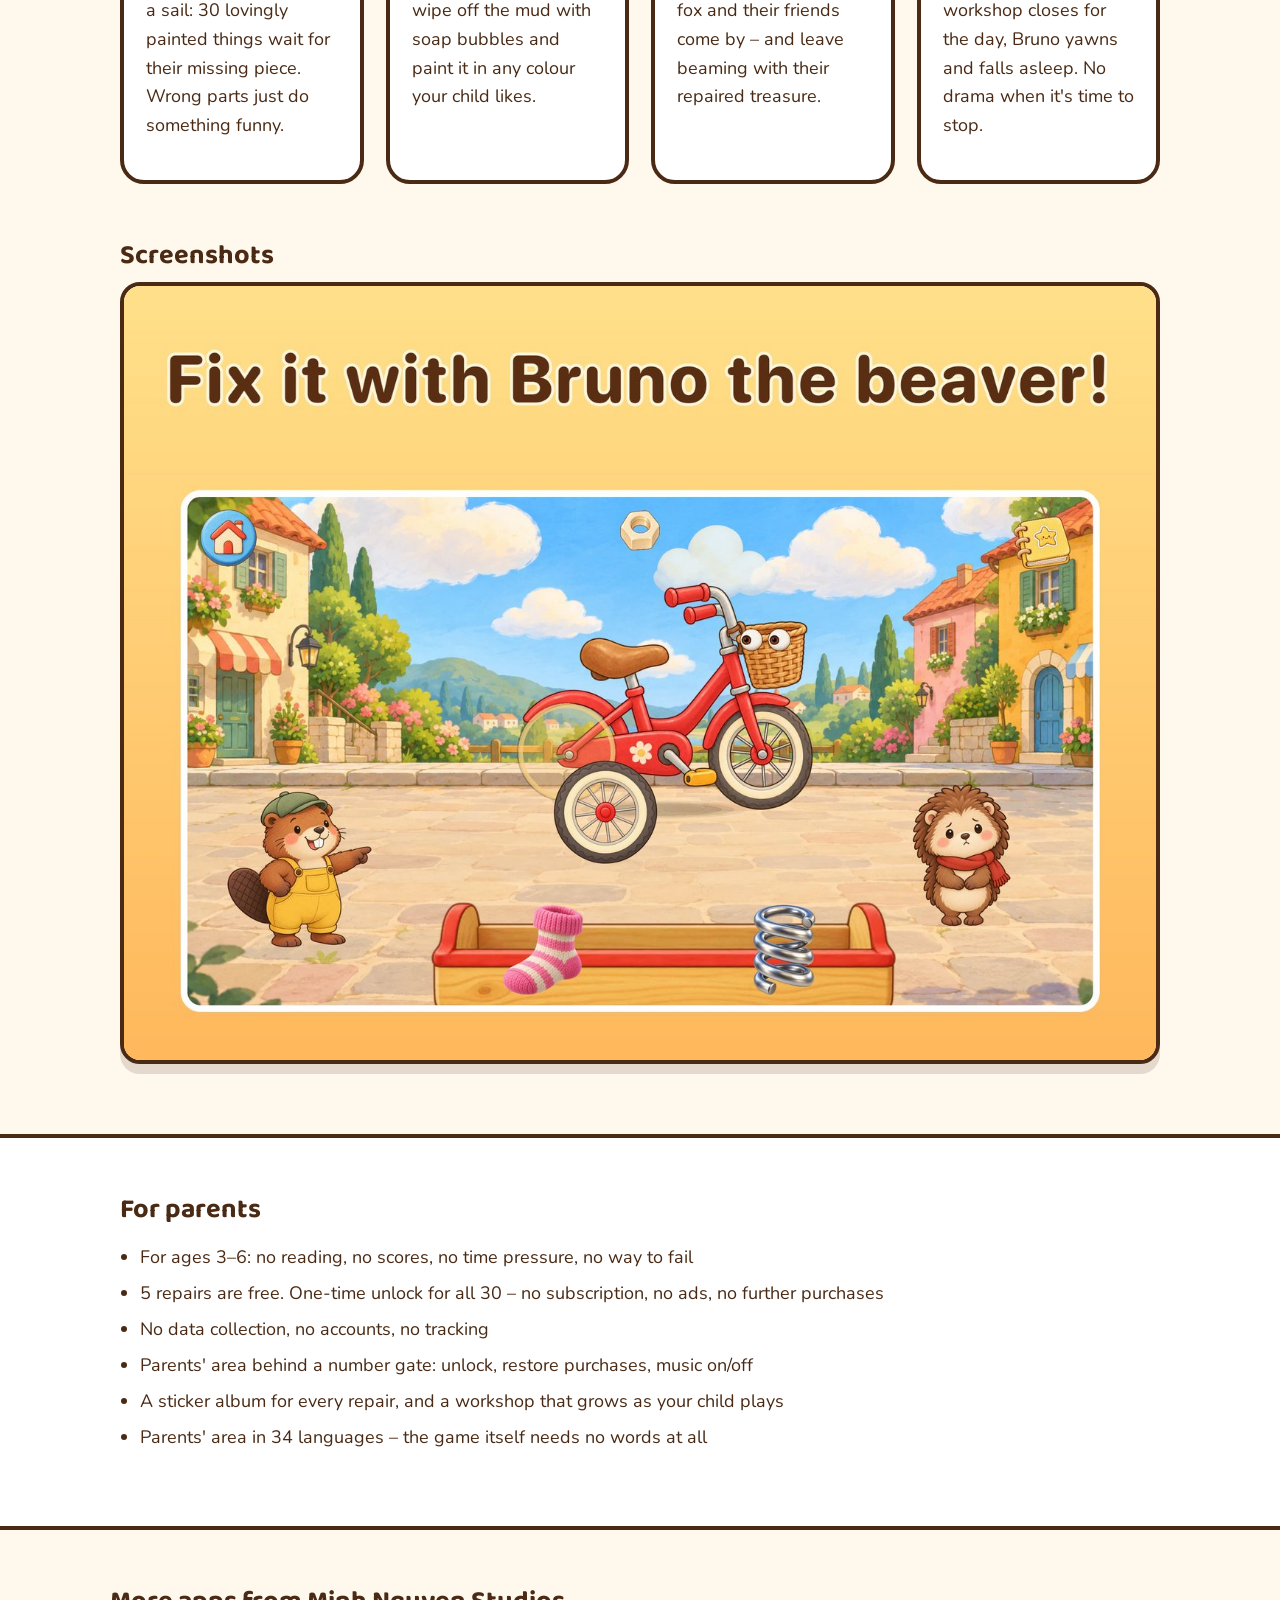
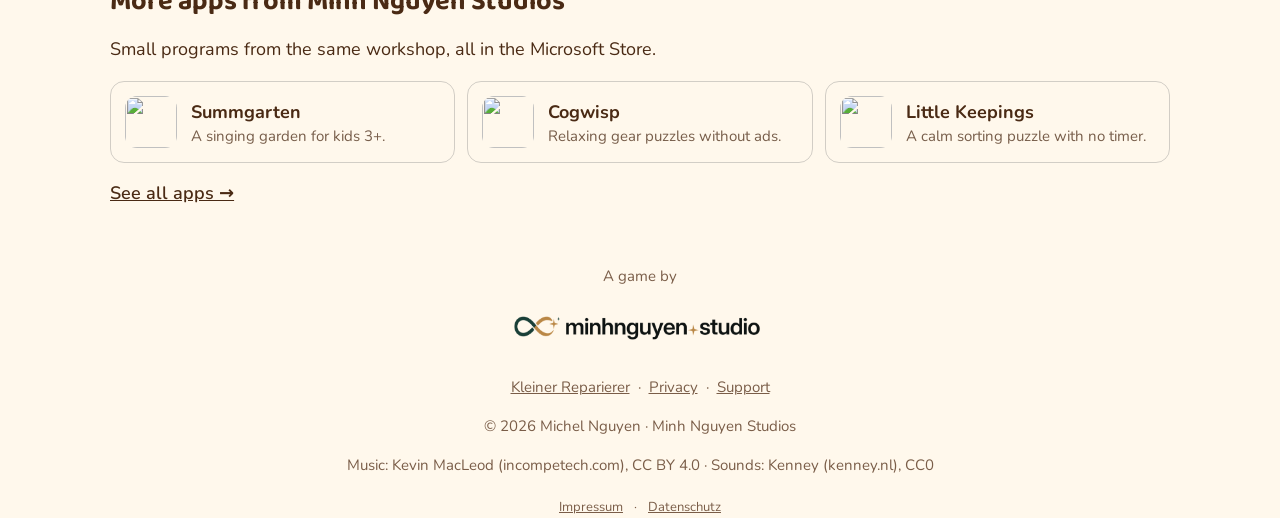
==== commit 9b9402a0: "Weitere Apps verlinkt, offizieller Microsoft-Store-Button" ====
--- a/index.html
+++ b/index.html
@@ -89,6 +89,7 @@
   </div>
 </section>
 <!--FOOTER-->
+<!-- mns-more:start --><section class="mns-more" aria-label="More apps from Minh Nguyen Studios"><style>.mns-more{max-width:1100px;margin:56px auto;padding:0 20px;box-sizing:border-box}.mns-more h2{margin:0 0 6px}.mns-more>p{margin:0 0 18px;opacity:.8}.mns-more ul{list-style:none;padding:0;margin:0;display:grid;grid-template-columns:repeat(auto-fit,minmax(230px,1fr));gap:12px}.mns-more li a{display:flex;gap:14px;align-items:center;padding:14px;border:1px solid rgba(127,127,127,.35);border-radius:14px;text-decoration:none;color:inherit;height:100%;box-sizing:border-box}.mns-more li a:hover{border-color:currentColor}.mns-more img{width:52px;height:52px;border-radius:12px;flex:none}.mns-more b{display:block}.mns-more small{display:block;opacity:.75;line-height:1.4}.mns-more .all{display:inline-block;margin-top:16px;color:inherit;font-weight:600}</style><div data-l="de"><h2 id="mns-more-de">Weitere Apps von Minh Nguyen Studios</h2><p>Kleine Programme aus derselben Werkstatt, alle im Microsoft Store.</p><ul><li><a href="https://minh.systems/Summgarten/"><img src="https://minh.systems/MinhNguyenStudios/img/icons/summgarten.webp" alt="" width="52" height="52" loading="lazy"><span><b>Summgarten</b><small>Singender Garten für Kinder ab 3.</small></span></a></li><li><a href="https://minh.systems/Cogwisp/"><img src="https://minh.systems/MinhNguyenStudios/img/icons/cogwisp.webp" alt="" width="52" height="52" loading="lazy"><span><b>Cogwisp</b><small>Entspannte Zahnrad-Rätsel ohne Werbung.</small></span></a></li><li><a href="https://minh.systems/LittleKeepings/de/"><img src="https://minh.systems/MinhNguyenStudios/img/icons/littlekeepings.webp" alt="" width="52" height="52" loading="lazy"><span><b>Little Keepings</b><small>Ruhiges Sortierrätsel ohne Zeitdruck.</small></span></a></li></ul><a class="all" href="https://minh.systems/MinhNguyenStudios/apps/">Alle Apps ansehen →</a></div><div data-l="en"><h2 id="mns-more-en">More apps from Minh Nguyen Studios</h2><p>Small programs from the same workshop, all in the Microsoft Store.</p><ul><li><a href="https://minh.systems/Summgarten/en/"><img src="https://minh.systems/MinhNguyenStudios/img/icons/summgarten.webp" alt="" width="52" height="52" loading="lazy"><span><b>Summgarten</b><small>A singing garden for kids 3+.</small></span></a></li><li><a href="https://minh.systems/Cogwisp/en/"><img src="https://minh.systems/MinhNguyenStudios/img/icons/cogwisp.webp" alt="" width="52" height="52" loading="lazy"><span><b>Cogwisp</b><small>Relaxing gear puzzles without ads.</small></span></a></li><li><a href="https://minh.systems/LittleKeepings/"><img src="https://minh.systems/MinhNguyenStudios/img/icons/littlekeepings.webp" alt="" width="52" height="52" loading="lazy"><span><b>Little Keepings</b><small>A calm sorting puzzle with no timer.</small></span></a></li></ul><a class="all" href="https://minh.systems/MinhNguyenStudios/en/apps/">See all apps →</a></div></section><!-- mns-more:end -->
 <footer class="wrap">
   <a class="studio" href="https://minh.systems/" aria-label="Minh Nguyen Studios"><span data-l="en">A game by</span><span data-l="de">Ein Spiel von</span><img src="img/studio.png" alt="Minh Nguyen Studios" width="260" height="61"></a>
   <a href="./">Kleiner Reparierer</a>·<a href="privacy.html"><span data-l="en">Privacy</span><span data-l="de">Datenschutz</span></a>·<a href="support.html">Support</a>
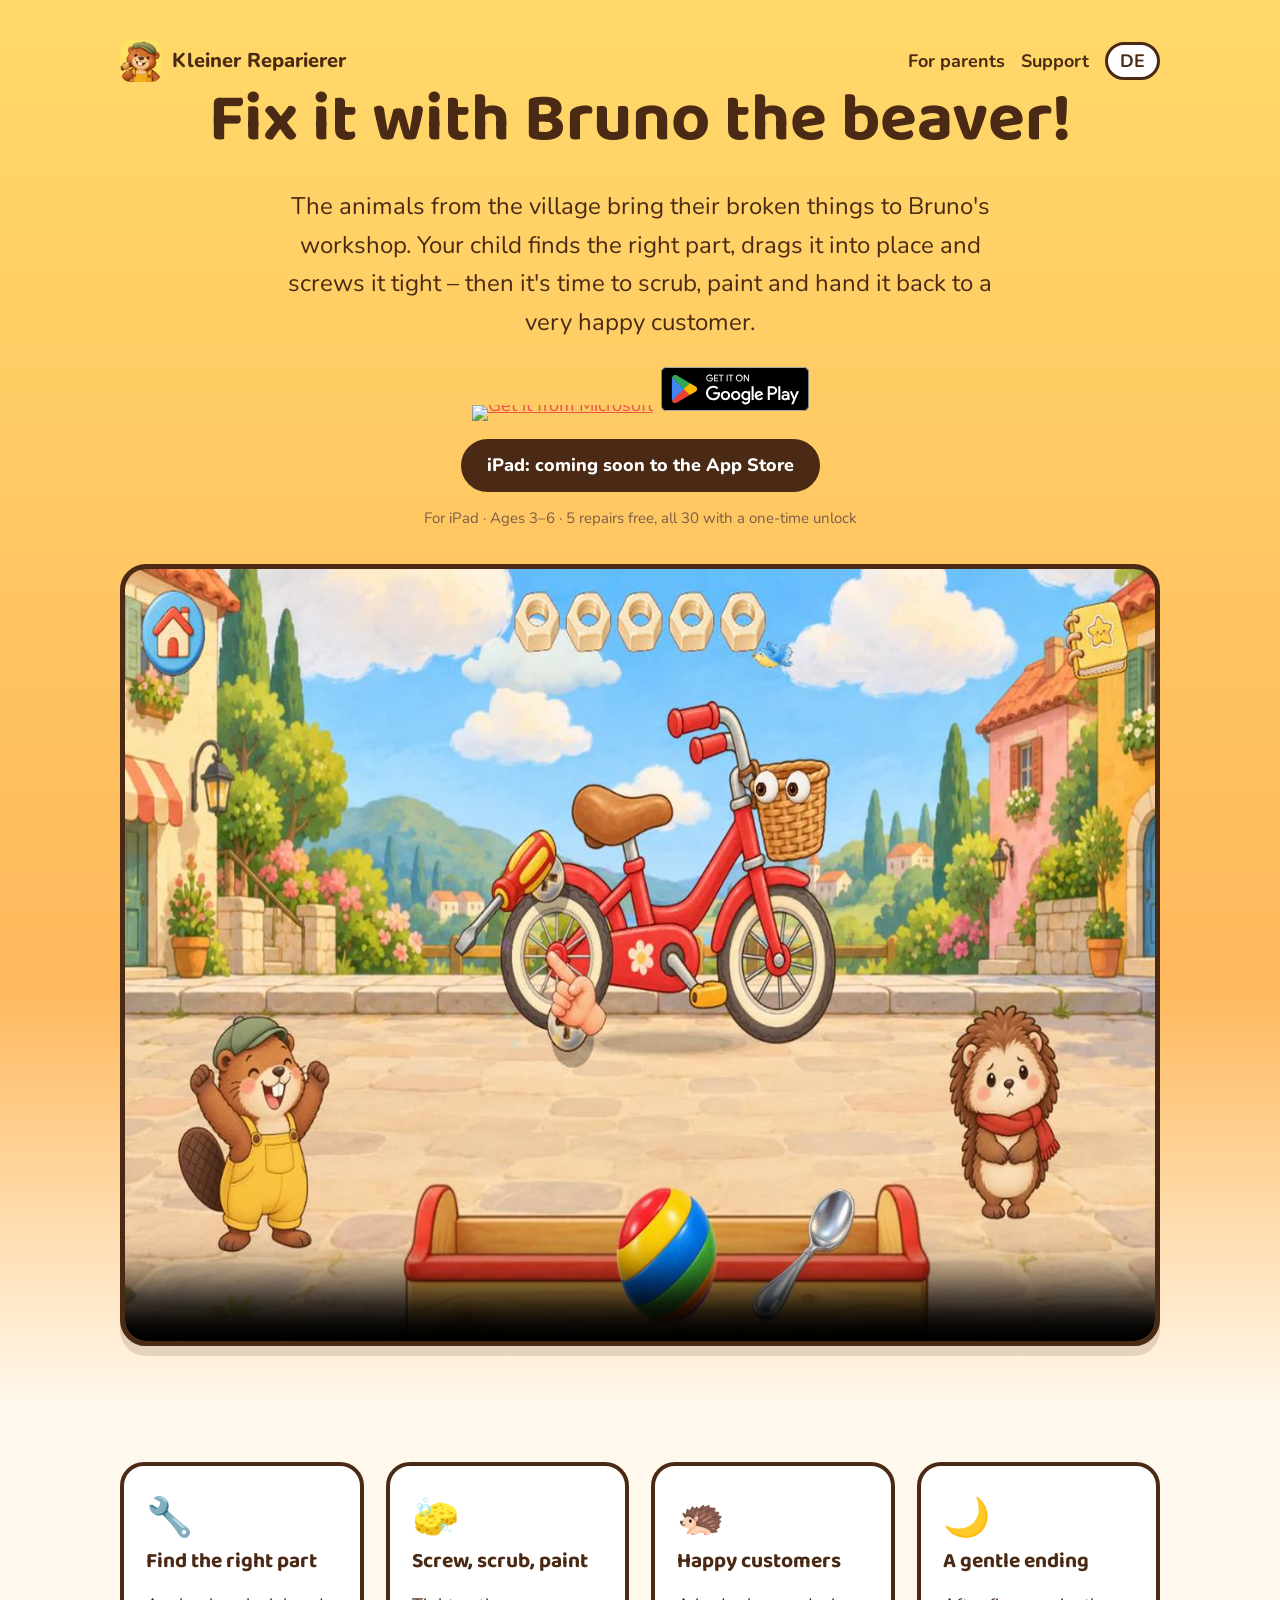
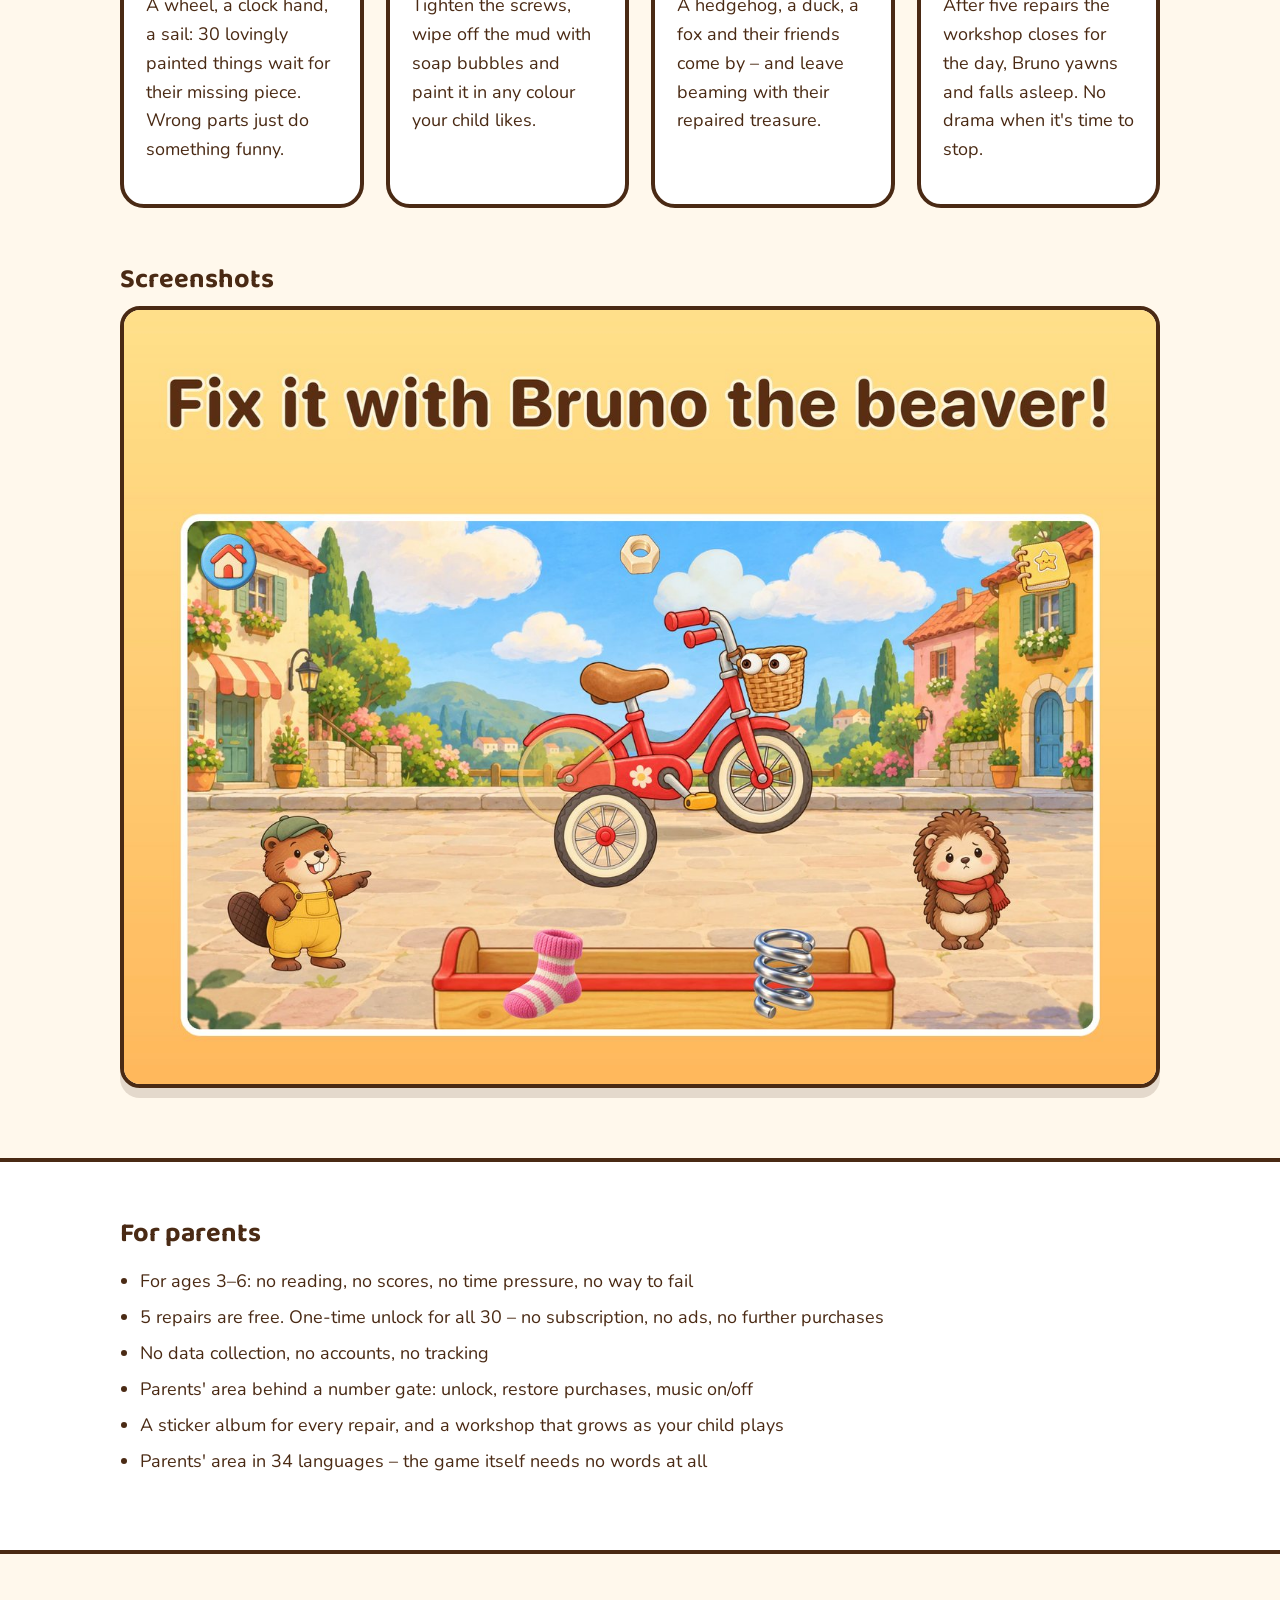
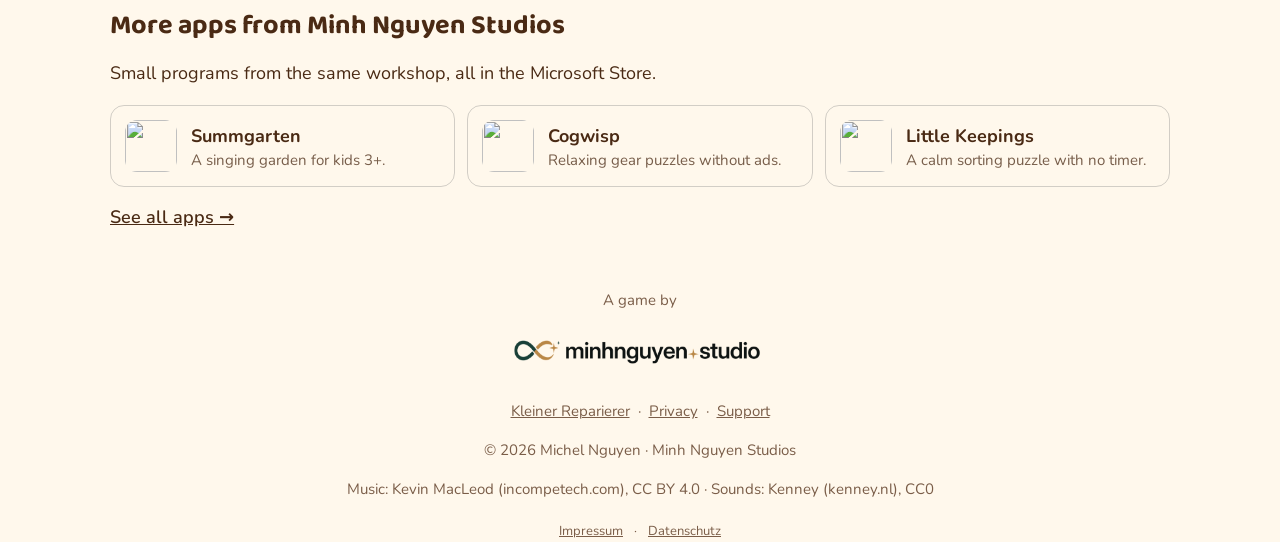
==== commit 391bcd4e: "Google-Play-Knopf ergänzt" ====
--- a/index.html
+++ b/index.html
@@ -29,7 +29,7 @@
       <span data-l="en">The animals from the village bring their broken things to Bruno's workshop. Your child finds the right part, drags it into place and screws it tight – then it's time to scrub, paint and hand it back to a very happy customer.</span>
       <span data-l="de">Die Tiere aus dem Dorf bringen ihre kaputten Sachen in Brunos Werkstatt. Dein Kind findet das passende Teil, zieht es an die richtige Stelle und schraubt es fest – danach wird geputzt, angemalt und alles einem überglücklichen Kunden zurückgegeben.</span>
     </p>
-    <a href="https://apps.microsoft.com/detail/9N71QS2JNCVW" target="_blank" rel="noopener" style="display:inline-block;line-height:0;margin:0 0 12px"><span data-l="en"><img src="https://get.microsoft.com/images/en-us%20dark.svg" alt="Get it from Microsoft" width="161" height="44"></span><span data-l="de"><img src="https://get.microsoft.com/images/de%20dark.svg" alt="Download im Microsoft Store" width="183" height="44"></span></a><br><span class="btn"><span data-l="en">iPad: coming soon to the App Store</span><span data-l="de">iPad: bald im App Store</span></span>
+    <a href="https://apps.microsoft.com/detail/9N71QS2JNCVW" target="_blank" rel="noopener" style="display:inline-block;line-height:0;margin:0 0 12px"><span data-l="en"><img src="https://get.microsoft.com/images/en-us%20dark.svg" alt="Get it from Microsoft" width="161" height="44"></span><span data-l="de"><img src="https://get.microsoft.com/images/de%20dark.svg" alt="Download im Microsoft Store" width="183" height="44"></span></a><a href="https://play.google.com/store/apps/details?id=de.michelnguyen.kleinerreparierer&amp;hl=en" target="_blank" rel="noopener" style="display:inline-block;line-height:0;margin:0 0 12px 8px"><span data-l="en"><img src="img/google-play-en.svg" alt="Get it on Google Play" width="148" height="44"></span><span data-l="de"><img src="img/google-play-de.svg" alt="Jetzt bei Google Play" width="148" height="44"></span></a><br><span class="btn"><span data-l="en">iPad: coming soon to the App Store</span><span data-l="de">iPad: bald im App Store</span></span>
     <span class="soon"><span data-l="en">For iPad · Ages 3–6 · 5 repairs free, all 30 with a one-time unlock</span><span data-l="de">Für iPad · 3–6 Jahre · 5 Reparaturen gratis, alle 30 mit einmaliger Freischaltung</span></span>
     <!--HERO--><video class="shot" src="img/preview.mp4" poster="img/preview.jpg" width="1600" height="1200" autoplay muted loop playsinline controls></video><!--/HERO-->
   </div>
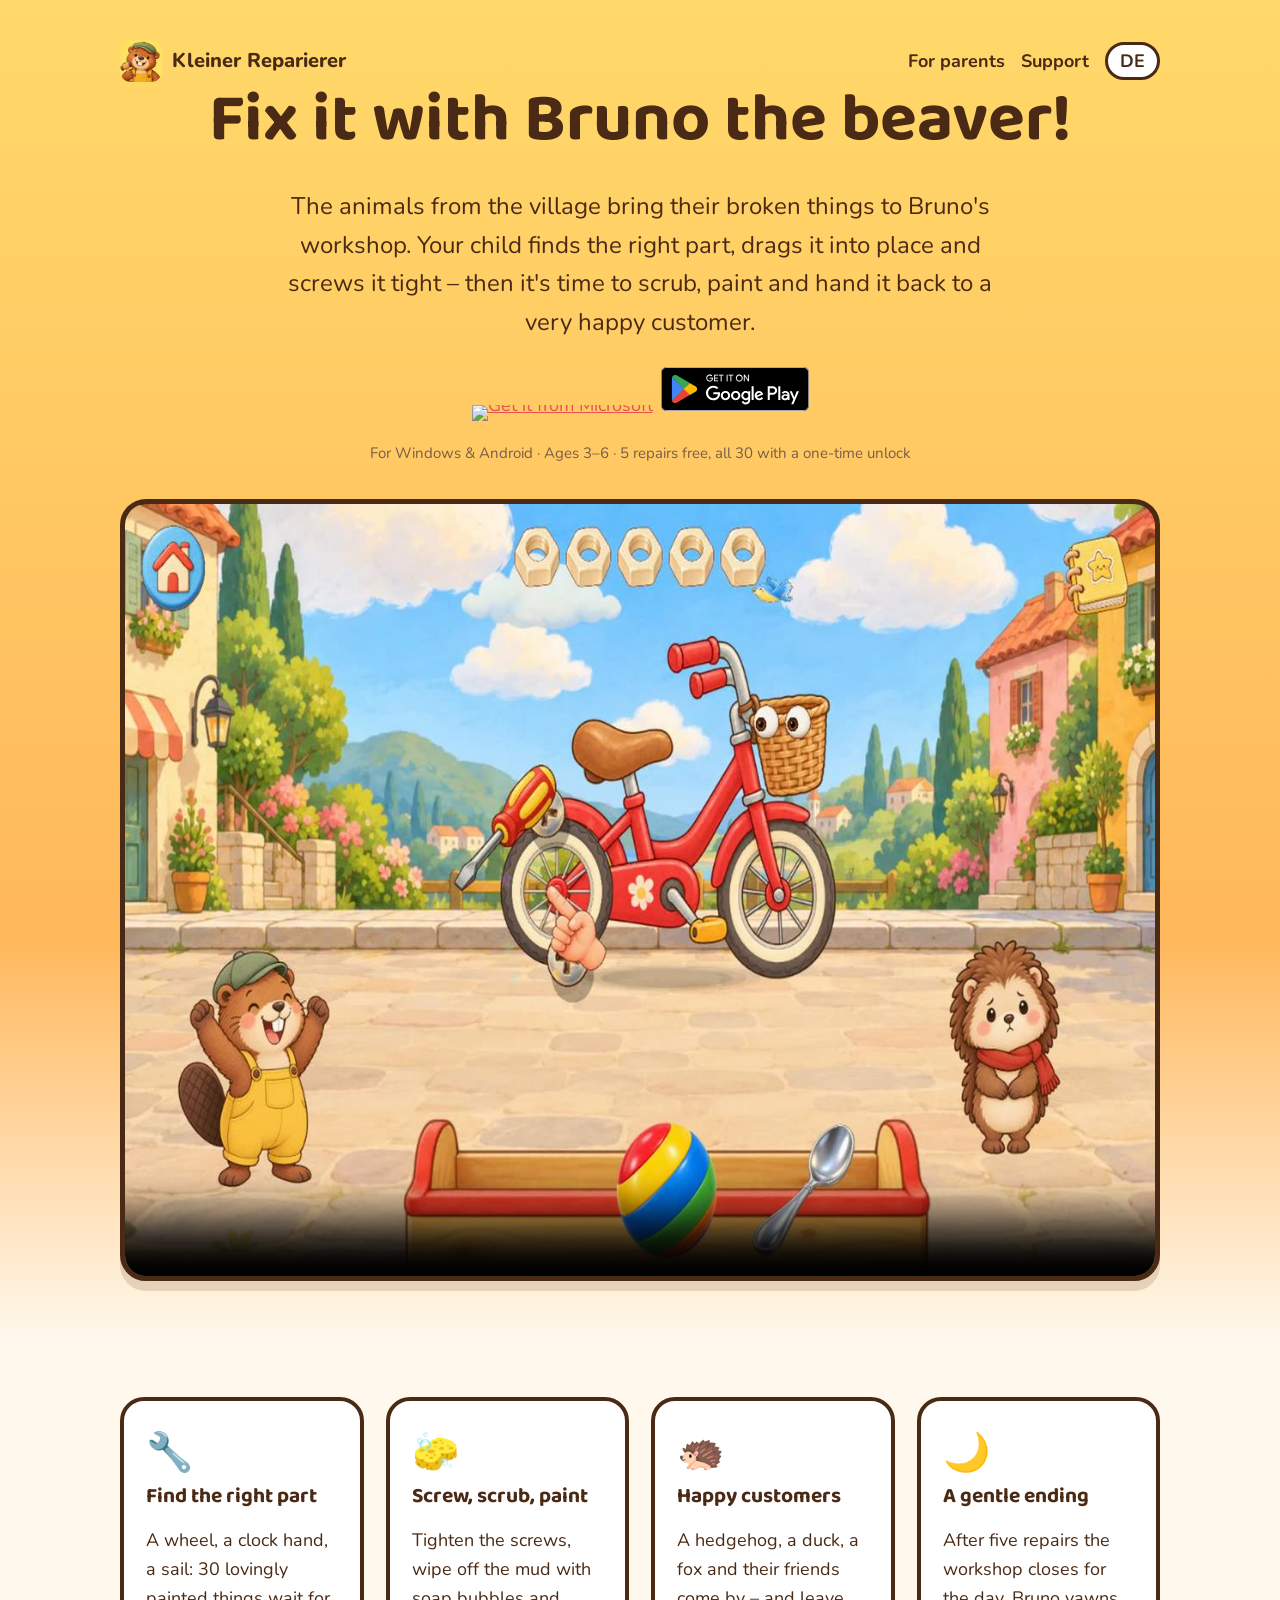
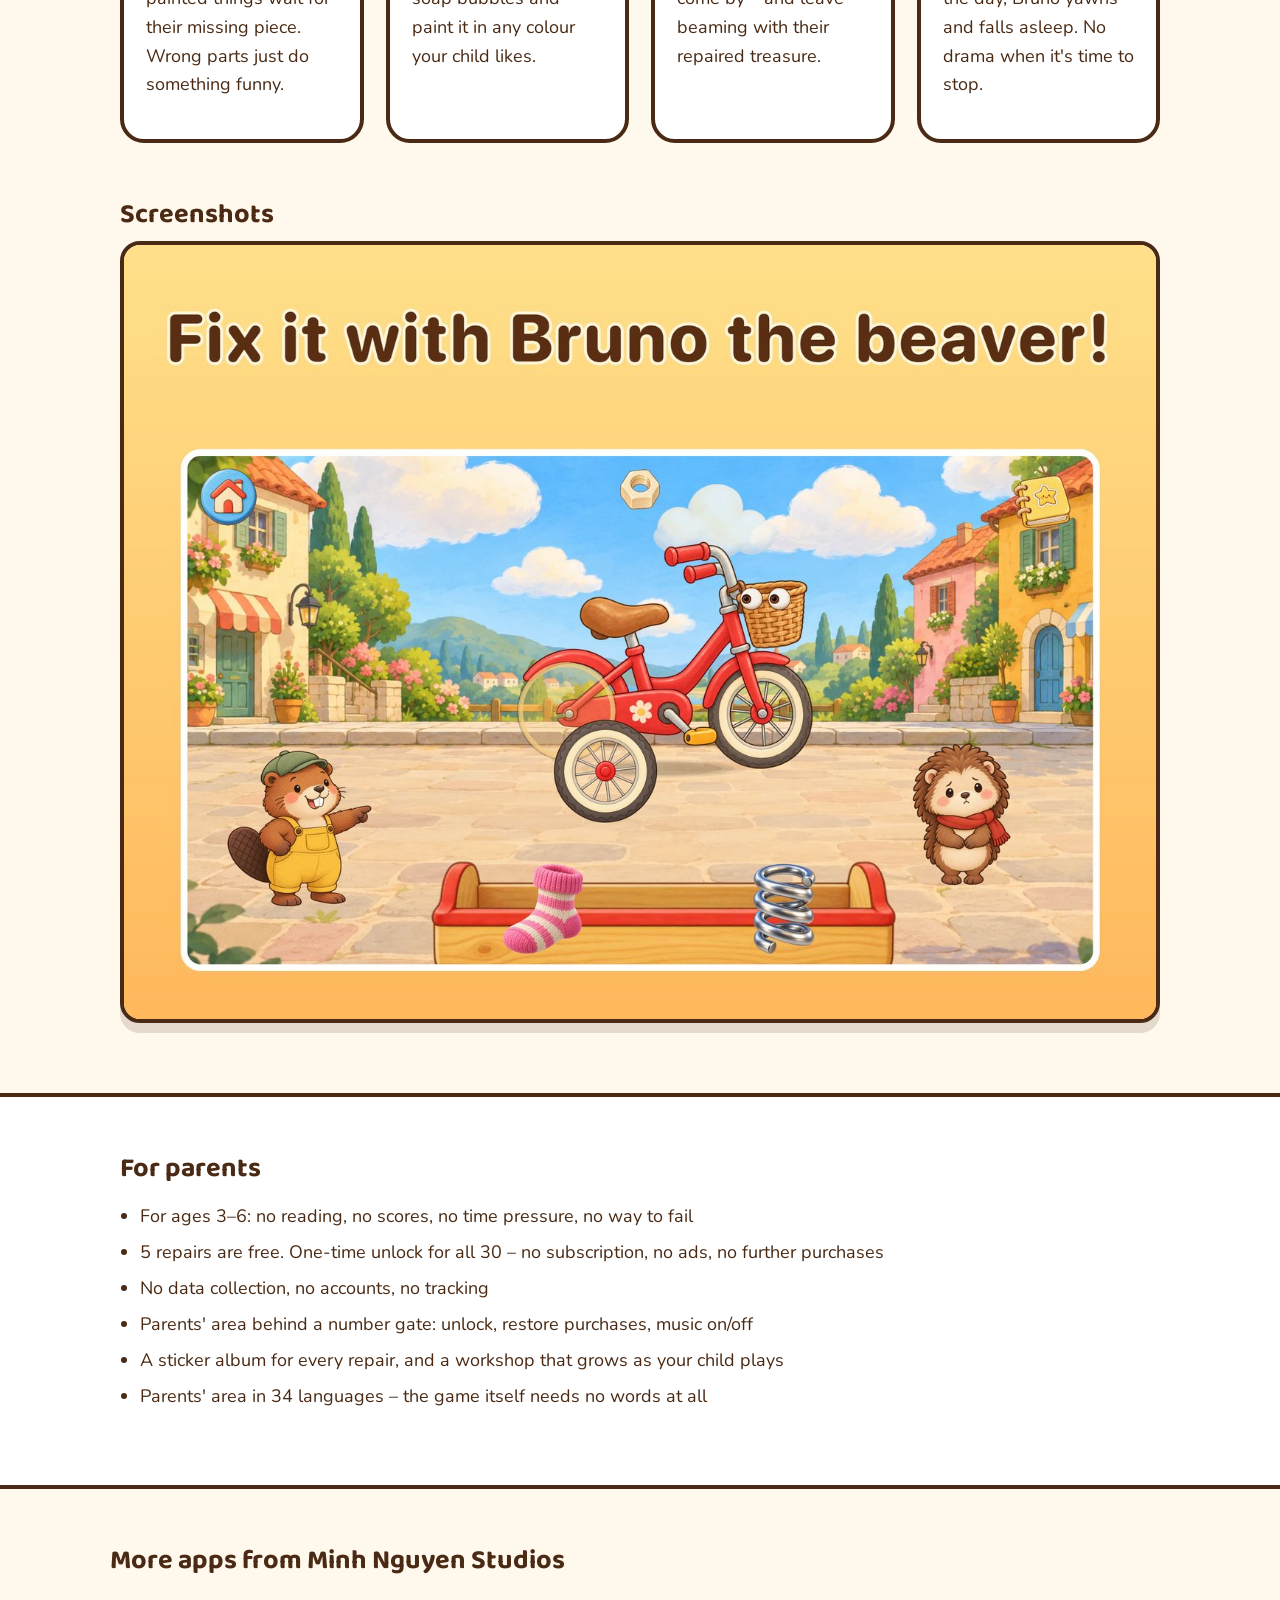
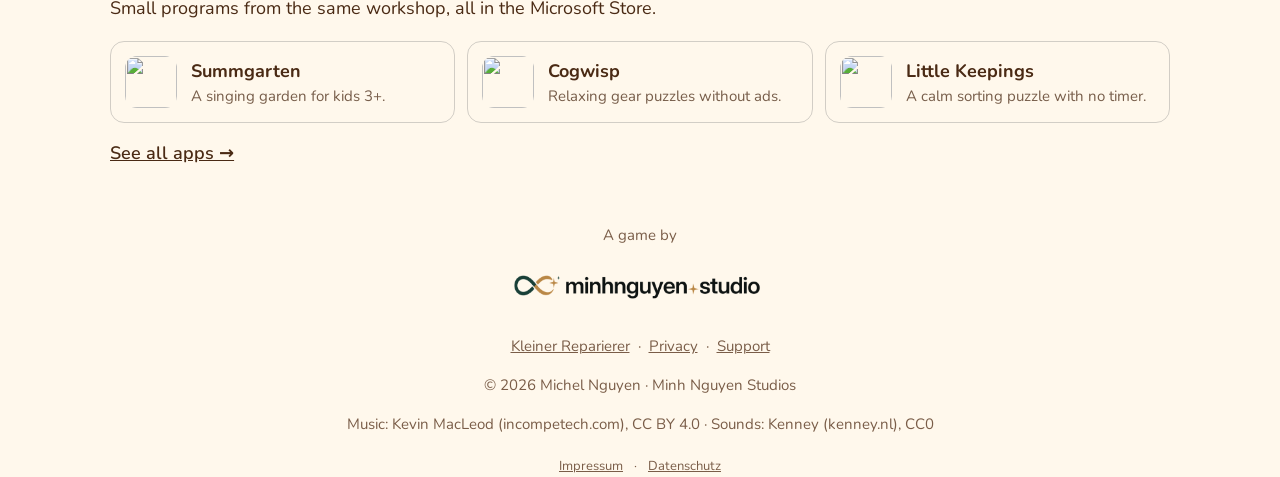
==== commit 68f19f4c: "iPad/App-Store-Hinweis entfernt, Plattform Windows & Android" ====
--- a/index.html
+++ b/index.html
@@ -29,8 +29,8 @@
       <span data-l="en">The animals from the village bring their broken things to Bruno's workshop. Your child finds the right part, drags it into place and screws it tight – then it's time to scrub, paint and hand it back to a very happy customer.</span>
       <span data-l="de">Die Tiere aus dem Dorf bringen ihre kaputten Sachen in Brunos Werkstatt. Dein Kind findet das passende Teil, zieht es an die richtige Stelle und schraubt es fest – danach wird geputzt, angemalt und alles einem überglücklichen Kunden zurückgegeben.</span>
     </p>
-    <a href="https://apps.microsoft.com/detail/9N71QS2JNCVW" target="_blank" rel="noopener" style="display:inline-block;line-height:0;margin:0 0 12px"><span data-l="en"><img src="https://get.microsoft.com/images/en-us%20dark.svg" alt="Get it from Microsoft" width="161" height="44"></span><span data-l="de"><img src="https://get.microsoft.com/images/de%20dark.svg" alt="Download im Microsoft Store" width="183" height="44"></span></a><a href="https://play.google.com/store/apps/details?id=de.michelnguyen.kleinerreparierer&amp;hl=en" target="_blank" rel="noopener" style="display:inline-block;line-height:0;margin:0 0 12px 8px"><span data-l="en"><img src="img/google-play-en.svg" alt="Get it on Google Play" width="148" height="44"></span><span data-l="de"><img src="img/google-play-de.svg" alt="Jetzt bei Google Play" width="148" height="44"></span></a><br><span class="btn"><span data-l="en">iPad: coming soon to the App Store</span><span data-l="de">iPad: bald im App Store</span></span>
-    <span class="soon"><span data-l="en">For iPad · Ages 3–6 · 5 repairs free, all 30 with a one-time unlock</span><span data-l="de">Für iPad · 3–6 Jahre · 5 Reparaturen gratis, alle 30 mit einmaliger Freischaltung</span></span>
+    <a href="https://apps.microsoft.com/detail/9N71QS2JNCVW" target="_blank" rel="noopener" style="display:inline-block;line-height:0;margin:0 0 12px"><span data-l="en"><img src="https://get.microsoft.com/images/en-us%20dark.svg" alt="Get it from Microsoft" width="161" height="44"></span><span data-l="de"><img src="https://get.microsoft.com/images/de%20dark.svg" alt="Download im Microsoft Store" width="183" height="44"></span></a><a href="https://play.google.com/store/apps/details?id=de.michelnguyen.kleinerreparierer&amp;hl=en" target="_blank" rel="noopener" style="display:inline-block;line-height:0;margin:0 0 12px 8px"><span data-l="en"><img src="img/google-play-en.svg" alt="Get it on Google Play" width="148" height="44"></span><span data-l="de"><img src="img/google-play-de.svg" alt="Jetzt bei Google Play" width="148" height="44"></span></a>
+    <span class="soon"><span data-l="en">For Windows &amp; Android · Ages 3–6 · 5 repairs free, all 30 with a one-time unlock</span><span data-l="de">Für Windows &amp; Android · 3–6 Jahre · 5 Reparaturen gratis, alle 30 mit einmaliger Freischaltung</span></span>
     <!--HERO--><video class="shot" src="img/preview.mp4" poster="img/preview.jpg" width="1600" height="1200" autoplay muted loop playsinline controls></video><!--/HERO-->
   </div>
 </header>
